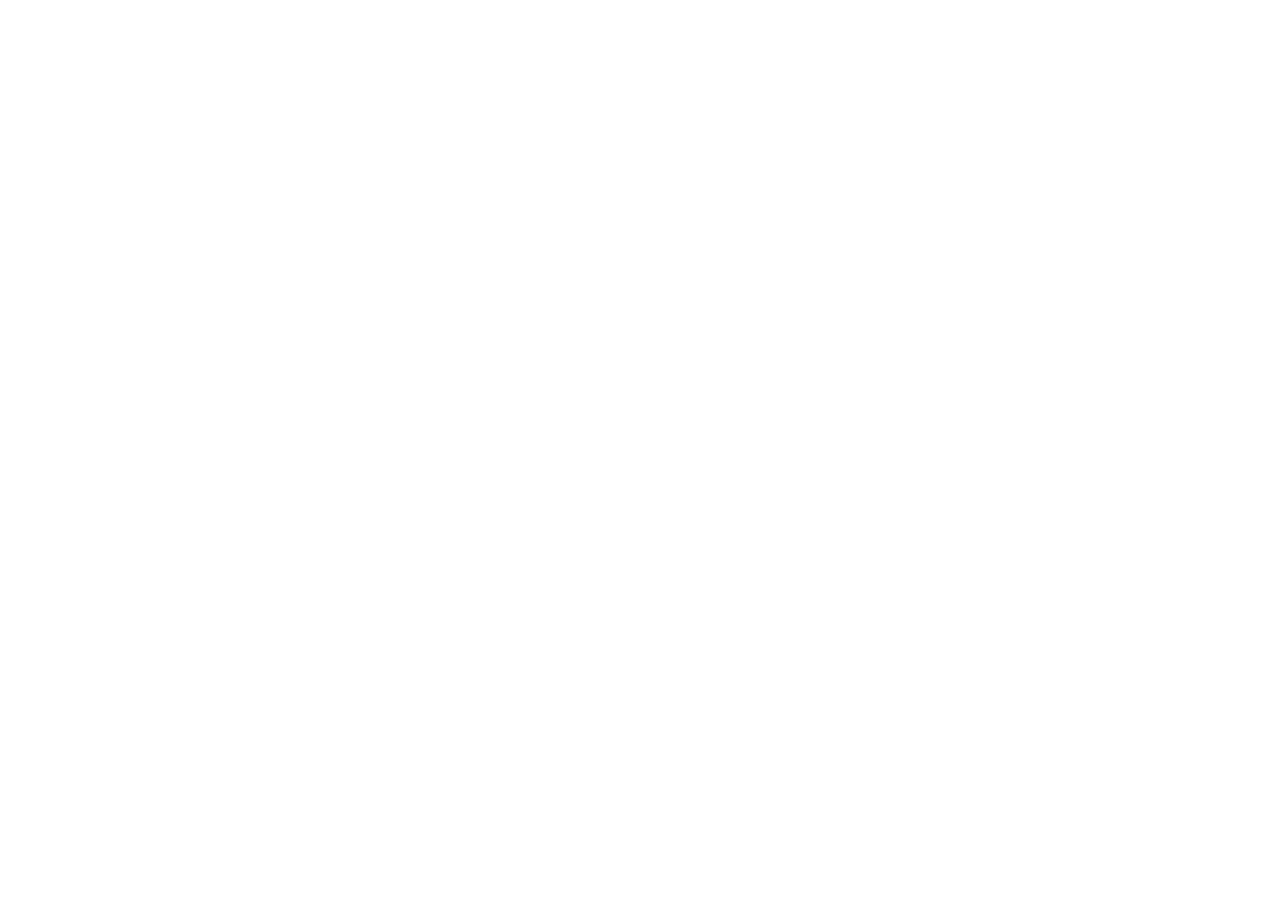
==== index.html @ 32d90e0d "deploy demo build" ====
<!doctype html>
<html lang="zh-Hant">
  <head>
    <meta charset="UTF-8" />
    <meta
      name="viewport"
      content="width=device-width, initial-scale=1.0, maximum-scale=1.0, user-scalable=no, viewport-fit=cover"
    />
    <meta name="theme-color" content="#f7f3ec" />
    <title>看見城市</title>
    <script type="module" crossorigin src="./assets/index-CIA10LO4.js"></script>
    <link rel="stylesheet" crossorigin href="./assets/index-DlHnxywx.css">
  </head>
  <body>
    <div id="root"></div>
  </body>
</html>
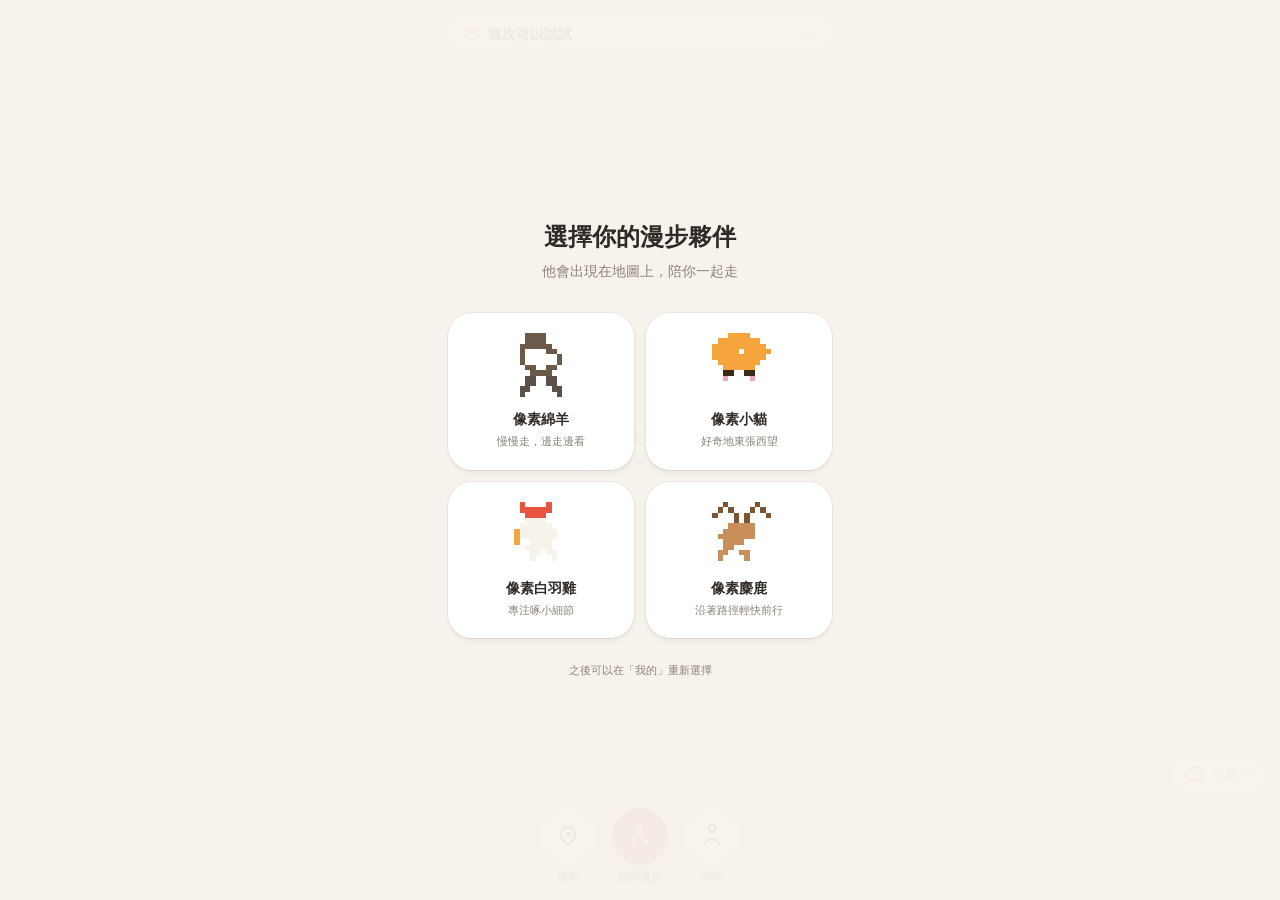
==== commit 2c56ed94: "deploy demo v0.3.0" ====
--- a/index.html
+++ b/index.html
@@ -8,8 +8,8 @@
     />
     <meta name="theme-color" content="#f7f3ec" />
     <title>看見城市</title>
-    <script type="module" crossorigin src="./assets/index-CIA10LO4.js"></script>
-    <link rel="stylesheet" crossorigin href="./assets/index-DlHnxywx.css">
+    <script type="module" crossorigin src="./assets/index-D2ORUCEF.js"></script>
+    <link rel="stylesheet" crossorigin href="./assets/index-Bs4EAzxo.css">
   </head>
   <body>
     <div id="root"></div>
--- a/assets/index-Bs4EAzxo.css
+++ b/assets/index-Bs4EAzxo.css
@@ -0,0 +1 @@
+/*! tailwindcss v4.3.3 | MIT License | https://tailwindcss.com */@layer properties{@supports (((-webkit-hyphens:none)) and (not (margin-trim:inline))) or ((-moz-orient:inline) and (not (color:rgb(from red r g b)))){*,:before,:after,::backdrop{--tw-translate-x:0;--tw-translate-y:0;--tw-translate-z:0;--tw-border-style:solid;--tw-leading:initial;--tw-font-weight:initial;--tw-ordinal:initial;--tw-slashed-zero:initial;--tw-numeric-figure:initial;--tw-numeric-spacing:initial;--tw-numeric-fraction:initial;--tw-shadow:0 0 #0000;--tw-shadow-color:initial;--tw-shadow-alpha:100%;--tw-inset-shadow:0 0 #0000;--tw-inset-shadow-color:initial;--tw-inset-shadow-alpha:100%;--tw-ring-color:initial;--tw-ring-shadow:0 0 #0000;--tw-inset-ring-color:initial;--tw-inset-ring-shadow:0 0 #0000;--tw-ring-inset:initial;--tw-ring-offset-width:0px;--tw-ring-offset-color:#fff;--tw-ring-offset-shadow:0 0 #0000;--tw-backdrop-blur:initial;--tw-backdrop-brightness:initial;--tw-backdrop-contrast:initial;--tw-backdrop-grayscale:initial;--tw-backdrop-hue-rotate:initial;--tw-backdrop-invert:initial;--tw-backdrop-opacity:initial;--tw-backdrop-saturate:initial;--tw-backdrop-sepia:initial;--tw-duration:initial;--tw-scale-x:1;--tw-scale-y:1;--tw-scale-z:1}}}@layer theme{:root,:host{--font-sans:-apple-system, BlinkMacSystemFont, "Segoe UI", Roboto, "Helvetica Neue", "Noto Sans", Arial, sans-serif, "Apple Color Emoji", "Segoe UI Emoji", "Segoe UI Symbol", "Noto Color Emoji";--font-mono:ui-monospace, SFMono-Regular, Menlo, Monaco, Consolas, "Liberation Mono", "Courier New", monospace;--color-neutral-50:oklch(98.5% 0 none);--color-neutral-100:oklch(97% 0 none);--color-neutral-200:oklch(92.2% 0 none);--color-neutral-300:oklch(87% 0 none);--color-neutral-400:oklch(70.8% 0 none);--color-black:#000;--color-white:#fff;--spacing:.25rem;--container-sm:24rem;--text-xs:.75rem;--text-xs--line-height:calc(1 / .75);--text-sm:.875rem;--text-sm--line-height:calc(1.25 / .875);--text-lg:1.125rem;--text-lg--line-height:calc(1.75 / 1.125);--text-2xl:1.5rem;--text-2xl--line-height:calc(2 / 1.5);--text-3xl:1.875rem;--text-3xl--line-height: 1.2 ;--font-weight-semibold:600;--font-weight-bold:700;--font-weight-extrabold:800;--leading-tight:1.25;--leading-snug:1.375;--leading-relaxed:1.625;--radius-md:.375rem;--radius-lg:.5rem;--radius-xl:.75rem;--radius-2xl:1rem;--radius-3xl:1.5rem;--animate-spin:spin 1s linear infinite;--blur-sm:8px;--default-transition-duration:.15s;--default-transition-timing-function:cubic-bezier(.4, 0, .2, 1);--default-font-family:var(--font-sans);--default-mono-font-family:var(--font-mono);--color-coral:#ef5b4c;--color-coral-soft:#fff0ee;--color-ink:#2f2a26;--color-muted:#8b8277;--color-cork:#d7ab74;--color-board:#f7f3ec}}@layer base{*,:after,:before,::backdrop{box-sizing:border-box;border:0 solid;margin:0;padding:0}::file-selector-button{box-sizing:border-box;border:0 solid;margin:0;padding:0}html,:host{-webkit-text-size-adjust:100%;-moz-tab-size:4;tab-size:4;line-height:1.5;font-family:var(--default-font-family,-apple-system, BlinkMacSystemFont, "Segoe UI", Roboto, "Helvetica Neue", "Noto Sans", Arial, sans-serif, "Apple Color Emoji", "Segoe UI Emoji", "Segoe UI Symbol", "Noto Color Emoji");font-feature-settings:var(--default-font-feature-settings,normal);font-variation-settings:var(--default-font-variation-settings,normal);-webkit-tap-highlight-color:transparent}hr{height:0;color:inherit;border-top-width:1px}abbr:where([title]){-webkit-text-decoration:underline dotted;text-decoration:underline dotted}h1,h2,h3,h4,h5,h6{font-size:inherit;font-weight:inherit}a{color:inherit;-webkit-text-decoration:inherit;text-decoration:inherit}b,strong{font-weight:bolder}code,kbd,samp,pre{font-family:var(--default-mono-font-family,ui-monospace, SFMono-Regular, Menlo, Monaco, Consolas, "Liberation Mono", "Courier New", monospace);font-feature-settings:var(--default-mono-font-feature-settings,normal);font-variation-settings:var(--default-mono-font-variation-settings,normal);font-size:1em}small{font-size:80%}sub,sup{vertical-align:baseline;font-size:75%;line-height:0;position:relative}sub{bottom:-.25em}sup{top:-.5em}table{text-indent:0;border-color:inherit;border-collapse:collapse}:-moz-focusring:where(:not(iframe)){outline:auto}progress{vertical-align:baseline}summary{display:list-item}ol,ul,menu{list-style:none}img,svg,video,canvas,audio,iframe,embed,object{vertical-align:middle;display:block}img,video{max-width:100%;height:auto}button,input,select,optgroup,textarea{font:inherit;font-feature-settings:inherit;font-variation-settings:inherit;letter-spacing:inherit;color:inherit;opacity:1;background-color:#0000;border-radius:0}::file-selector-button{font:inherit;font-feature-settings:inherit;font-variation-settings:inherit;letter-spacing:inherit;color:inherit;opacity:1;background-color:#0000;border-radius:0}:where(select:is([multiple],[size])) optgroup{font-weight:bolder}:where(select:is([multiple],[size])) optgroup option{padding-inline-start:20px}::file-selector-button{margin-inline-end:4px}::placeholder{opacity:1}@supports (not ((-webkit-appearance:-apple-pay-button))) or (contain-intrinsic-size:1px){::placeholder{color:currentColor}@supports (color:color-mix(in lab,red,red)){::placeholder{color:color-mix(in oklab,currentcolor 50%,transparent)}}}textarea{resize:vertical}::-webkit-search-decoration{-webkit-appearance:none}::-webkit-date-and-time-value{min-height:1lh;text-align:inherit}::-webkit-datetime-edit{display:inline-flex}::-webkit-datetime-edit-fields-wrapper{padding:0}::-webkit-datetime-edit{padding-block:0}::-webkit-datetime-edit-year-field{padding-block:0}::-webkit-datetime-edit-month-field{padding-block:0}::-webkit-datetime-edit-day-field{padding-block:0}::-webkit-datetime-edit-hour-field{padding-block:0}::-webkit-datetime-edit-minute-field{padding-block:0}::-webkit-datetime-edit-second-field{padding-block:0}::-webkit-datetime-edit-millisecond-field{padding-block:0}::-webkit-datetime-edit-meridiem-field{padding-block:0}::-webkit-calendar-picker-indicator{line-height:1}:-moz-ui-invalid{box-shadow:none}button,input:where([type=button],[type=reset],[type=submit]){-webkit-appearance:button;-moz-appearance:button;appearance:button}::file-selector-button{-webkit-appearance:button;-moz-appearance:button;appearance:button}::-webkit-inner-spin-button{height:auto}::-webkit-outer-spin-button{height:auto}[hidden]:where(:not([hidden=until-found])){display:none!important}}@layer components;@layer utilities{.pointer-events-auto{pointer-events:auto}.pointer-events-none{pointer-events:none}.absolute{position:absolute}.fixed{position:fixed}.relative{position:relative}.inset-0{top:0;right:0;bottom:0;left:0}.inset-x-0{inset-inline:0}.inset-x-4{inset-inline:calc(var(--spacing) * 4)}.-top-1\.5{top:calc(var(--spacing) * -1.5)}.top-0{top:0}.top-2{top:calc(var(--spacing) * 2)}.top-\[calc\(env\(safe-area-inset-top\,0px\)\+14px\)\]{top:calc(env(safe-area-inset-top,0px) + 14px)}.top-\[calc\(env\(safe-area-inset-top\,0px\)\+18px\)\]{top:calc(env(safe-area-inset-top,0px) + 18px)}.right-2{right:calc(var(--spacing) * 2)}.right-4{right:calc(var(--spacing) * 4)}.bottom-24{bottom:calc(var(--spacing) * 24)}.bottom-\[calc\(env\(safe-area-inset-bottom\,0px\)\+16px\)\]{bottom:calc(env(safe-area-inset-bottom,0px) + 16px)}.bottom-\[calc\(env\(safe-area-inset-bottom\,0px\)\+108px\)\]{bottom:calc(env(safe-area-inset-bottom,0px) + 108px)}.left-1\/2{left:50%}.left-4{left:calc(var(--spacing) * 4)}.z-10{z-index:10}.z-20{z-index:20}.z-30{z-index:30}.z-50{z-index:50}.z-\[5\]{z-index:5}.z-\[70\]{z-index:70}.z-\[80\]{z-index:80}.container{width:100%}@media (min-width:40rem){.container{max-width:40rem}}@media (min-width:48rem){.container{max-width:48rem}}@media (min-width:64rem){.container{max-width:64rem}}@media (min-width:80rem){.container{max-width:80rem}}@media (min-width:96rem){.container{max-width:96rem}}.mx-4{margin-inline:calc(var(--spacing) * 4)}.mx-auto{margin-inline:auto}.mt-0\.5{margin-top:calc(var(--spacing) * .5)}.mt-1{margin-top:var(--spacing)}.mt-1\.5{margin-top:calc(var(--spacing) * 1.5)}.mt-2{margin-top:calc(var(--spacing) * 2)}.mt-3{margin-top:calc(var(--spacing) * 3)}.mt-4{margin-top:calc(var(--spacing) * 4)}.mt-6{margin-top:calc(var(--spacing) * 6)}.mt-8{margin-top:calc(var(--spacing) * 8)}.mb-1{margin-bottom:var(--spacing)}.mb-2{margin-bottom:calc(var(--spacing) * 2)}.mb-3{margin-bottom:calc(var(--spacing) * 3)}.mb-\[calc\(env\(safe-area-inset-bottom\,0px\)\+14px\)\]{margin-bottom:calc(env(safe-area-inset-bottom,0px) + 14px)}.line-clamp-3{-webkit-line-clamp:3;-webkit-box-orient:vertical;display:-webkit-box;overflow:hidden}.block{display:block}.flex{display:flex}.grid{display:grid}.hidden{display:none}.h-2{height:calc(var(--spacing) * 2)}.h-3{height:calc(var(--spacing) * 3)}.h-3\.5{height:calc(var(--spacing) * 3.5)}.h-4{height:calc(var(--spacing) * 4)}.h-5{height:calc(var(--spacing) * 5)}.h-6{height:calc(var(--spacing) * 6)}.h-7{height:calc(var(--spacing) * 7)}.h-9{height:calc(var(--spacing) * 9)}.h-11{height:calc(var(--spacing) * 11)}.h-14{height:calc(var(--spacing) * 14)}.h-16{height:calc(var(--spacing) * 16)}.h-28{height:calc(var(--spacing) * 28)}.h-44{height:calc(var(--spacing) * 44)}.h-full{height:100%}.max-h-\[42dvh\]{max-height:42dvh}.max-h-\[46dvh\]{max-height:46dvh}.w-3{width:calc(var(--spacing) * 3)}.w-3\.5{width:calc(var(--spacing) * 3.5)}.w-4{width:calc(var(--spacing) * 4)}.w-5{width:calc(var(--spacing) * 5)}.w-6{width:calc(var(--spacing) * 6)}.w-7{width:calc(var(--spacing) * 7)}.w-9{width:calc(var(--spacing) * 9)}.w-11{width:calc(var(--spacing) * 11)}.w-14{width:calc(var(--spacing) * 14)}.w-16{width:calc(var(--spacing) * 16)}.w-40{width:calc(var(--spacing) * 40)}.w-full{width:100%}.max-w-sm{max-width:var(--container-sm)}.min-w-0{min-width:0}.flex-1{flex:1}.flex-none{flex:none}.-translate-x-1\/2{--tw-translate-x: -50% ;translate:var(--tw-translate-x) var(--tw-translate-y)}.animate-spin{animation:var(--animate-spin)}.grid-cols-2{grid-template-columns:repeat(2,minmax(0,1fr))}.flex-col{flex-direction:column}.flex-wrap{flex-wrap:wrap}.items-center{align-items:center}.items-end{align-items:flex-end}.items-start{align-items:flex-start}.justify-between{justify-content:space-between}.justify-center{justify-content:center}.gap-1{gap:var(--spacing)}.gap-1\.5{gap:calc(var(--spacing) * 1.5)}.gap-2{gap:calc(var(--spacing) * 2)}.gap-2\.5{gap:calc(var(--spacing) * 2.5)}.gap-3{gap:calc(var(--spacing) * 3)}.gap-4{gap:calc(var(--spacing) * 4)}.gap-x-3{column-gap:calc(var(--spacing) * 3)}.gap-y-1{row-gap:var(--spacing)}.truncate{text-overflow:ellipsis;white-space:nowrap;overflow:hidden}.overflow-hidden{overflow:hidden}.overflow-x-auto{overflow-x:auto}.overflow-y-auto{overflow-y:auto}.rounded-2xl{border-radius:var(--radius-2xl)}.rounded-3xl{border-radius:var(--radius-3xl)}.rounded-full{border-radius:3.40282e38px}.rounded-lg{border-radius:var(--radius-lg)}.rounded-md{border-radius:var(--radius-md)}.rounded-xl{border-radius:var(--radius-xl)}.border{border-style:var(--tw-border-style);border-width:1px}.border-2{border-style:var(--tw-border-style);border-width:2px}.border-\[3px\]{border-style:var(--tw-border-style);border-width:3px}.border-coral{border-color:var(--color-coral)}.border-coral\/20{border-color:#ef5b4c33}@supports (color:color-mix(in lab,red,red)){.border-coral\/20{border-color:color-mix(in oklab,var(--color-coral) 20%,transparent)}}.border-neutral-200{border-color:var(--color-neutral-200)}.border-neutral-300{border-color:var(--color-neutral-300)}.border-t-coral{border-top-color:var(--color-coral)}.bg-\[\#f7f1e6\]{background-color:#f7f1e6}.bg-\[\#fffaf6\]{background-color:#fffaf6}.bg-black\/40{background-color:#0006}@supports (color:color-mix(in lab,red,red)){.bg-black\/40{background-color:color-mix(in oklab,var(--color-black) 40%,transparent)}}.bg-black\/45{background-color:#00000073}@supports (color:color-mix(in lab,red,red)){.bg-black\/45{background-color:color-mix(in oklab,var(--color-black) 45%,transparent)}}.bg-black\/85{background-color:#000000d9}@supports (color:color-mix(in lab,red,red)){.bg-black\/85{background-color:color-mix(in oklab,var(--color-black) 85%,transparent)}}.bg-board{background-color:var(--color-board)}.bg-board\/95{background-color:#f7f3ecf2}@supports (color:color-mix(in lab,red,red)){.bg-board\/95{background-color:color-mix(in oklab,var(--color-board) 95%,transparent)}}.bg-coral{background-color:var(--color-coral)}.bg-coral-soft{background-color:var(--color-coral-soft)}.bg-coral-soft\/60{background-color:#fff0ee99}@supports (color:color-mix(in lab,red,red)){.bg-coral-soft\/60{background-color:color-mix(in oklab,var(--color-coral-soft) 60%,transparent)}}.bg-coral\/70{background-color:#ef5b4cb3}@supports (color:color-mix(in lab,red,red)){.bg-coral\/70{background-color:color-mix(in oklab,var(--color-coral) 70%,transparent)}}.bg-cork{background-color:var(--color-cork)}.bg-ink{background-color:var(--color-ink)}.bg-neutral-50{background-color:var(--color-neutral-50)}.bg-neutral-100{background-color:var(--color-neutral-100)}.bg-transparent{background-color:#0000}.bg-white{background-color:var(--color-white)}.bg-white\/90{background-color:#ffffffe6}@supports (color:color-mix(in lab,red,red)){.bg-white\/90{background-color:color-mix(in oklab,var(--color-white) 90%,transparent)}}.bg-white\/95{background-color:#fffffff2}@supports (color:color-mix(in lab,red,red)){.bg-white\/95{background-color:color-mix(in oklab,var(--color-white) 95%,transparent)}}.object-cover{object-fit:cover}.p-2\.5{padding:calc(var(--spacing) * 2.5)}.p-3{padding:calc(var(--spacing) * 3)}.p-3\.5{padding:calc(var(--spacing) * 3.5)}.p-4{padding:calc(var(--spacing) * 4)}.p-5{padding:calc(var(--spacing) * 5)}.p-6{padding:calc(var(--spacing) * 6)}.px-1{padding-inline:var(--spacing)}.px-2{padding-inline:calc(var(--spacing) * 2)}.px-2\.5{padding-inline:calc(var(--spacing) * 2.5)}.px-3{padding-inline:calc(var(--spacing) * 3)}.px-3\.5{padding-inline:calc(var(--spacing) * 3.5)}.px-4{padding-inline:calc(var(--spacing) * 4)}.px-6{padding-inline:calc(var(--spacing) * 6)}.py-0\.5{padding-block:calc(var(--spacing) * .5)}.py-1{padding-block:var(--spacing)}.py-1\.5{padding-block:calc(var(--spacing) * 1.5)}.py-2{padding-block:calc(var(--spacing) * 2)}.py-2\.5{padding-block:calc(var(--spacing) * 2.5)}.py-3{padding-block:calc(var(--spacing) * 3)}.py-4{padding-block:calc(var(--spacing) * 4)}.pt-1{padding-top:var(--spacing)}.pt-3{padding-top:calc(var(--spacing) * 3)}.pt-\[calc\(env\(safe-area-inset-top\,0px\)\+12px\)\]{padding-top:calc(env(safe-area-inset-top,0px) + 12px)}.pt-\[calc\(env\(safe-area-inset-top\,0px\)\+14px\)\]{padding-top:calc(env(safe-area-inset-top,0px) + 14px)}.pb-2{padding-bottom:calc(var(--spacing) * 2)}.pb-3{padding-bottom:calc(var(--spacing) * 3)}.pb-24{padding-bottom:calc(var(--spacing) * 24)}.pb-28{padding-bottom:calc(var(--spacing) * 28)}.text-center{text-align:center}.text-left{text-align:left}.text-right{text-align:right}.font-sans{font-family:var(--font-sans)}.text-2xl{font-size:var(--text-2xl);line-height:var(--tw-leading,var(--text-2xl--line-height))}.text-3xl{font-size:var(--text-3xl);line-height:var(--tw-leading,var(--text-3xl--line-height))}.text-lg{font-size:var(--text-lg);line-height:var(--tw-leading,var(--text-lg--line-height))}.text-sm{font-size:var(--text-sm);line-height:var(--tw-leading,var(--text-sm--line-height))}.text-xs{font-size:var(--text-xs);line-height:var(--tw-leading,var(--text-xs--line-height))}.text-\[10px\]{font-size:10px}.text-\[11px\]{font-size:11px}.text-\[12px\]{font-size:12px}.text-\[13px\]{font-size:13px}.text-\[15px\]{font-size:15px}.leading-none{--tw-leading:1;line-height:1}.leading-relaxed{--tw-leading:var(--leading-relaxed);line-height:var(--leading-relaxed)}.leading-snug{--tw-leading:var(--leading-snug);line-height:var(--leading-snug)}.leading-tight{--tw-leading:var(--leading-tight);line-height:var(--leading-tight)}.font-bold{--tw-font-weight:var(--font-weight-bold);font-weight:var(--font-weight-bold)}.font-extrabold{--tw-font-weight:var(--font-weight-extrabold);font-weight:var(--font-weight-extrabold)}.font-semibold{--tw-font-weight:var(--font-weight-semibold);font-weight:var(--font-weight-semibold)}.text-\[\#7a6a55\]{color:#7a6a55}.text-coral{color:var(--color-coral)}.text-ink{color:var(--color-ink)}.text-ink\/70{color:#2f2a26b3}@supports (color:color-mix(in lab,red,red)){.text-ink\/70{color:color-mix(in oklab,var(--color-ink) 70%,transparent)}}.text-muted{color:var(--color-muted)}.text-neutral-400{color:var(--color-neutral-400)}.text-transparent{color:#0000}.text-white{color:var(--color-white)}.tabular-nums{--tw-numeric-spacing:tabular-nums;font-variant-numeric:var(--tw-ordinal,) var(--tw-slashed-zero,) var(--tw-numeric-figure,) var(--tw-numeric-spacing,) var(--tw-numeric-fraction,)}.line-through{text-decoration-line:line-through}.opacity-90{opacity:.9}.shadow{--tw-shadow:0 1px 3px 0 var(--tw-shadow-color,#0000001a), 0 1px 2px -1px var(--tw-shadow-color,#0000001a);box-shadow:var(--tw-inset-shadow),var(--tw-inset-ring-shadow),var(--tw-ring-offset-shadow),var(--tw-ring-shadow),var(--tw-shadow)}.shadow-2xl{--tw-shadow:0 25px 50px -12px var(--tw-shadow-color,#00000040);box-shadow:var(--tw-inset-shadow),var(--tw-inset-ring-shadow),var(--tw-ring-offset-shadow),var(--tw-ring-shadow),var(--tw-shadow)}.shadow-lg{--tw-shadow:0 10px 15px -3px var(--tw-shadow-color,#0000001a), 0 4px 6px -4px var(--tw-shadow-color,#0000001a);box-shadow:var(--tw-inset-shadow),var(--tw-inset-ring-shadow),var(--tw-ring-offset-shadow),var(--tw-ring-shadow),var(--tw-shadow)}.shadow-md{--tw-shadow:0 4px 6px -1px var(--tw-shadow-color,#0000001a), 0 2px 4px -2px var(--tw-shadow-color,#0000001a);box-shadow:var(--tw-inset-shadow),var(--tw-inset-ring-shadow),var(--tw-ring-offset-shadow),var(--tw-ring-shadow),var(--tw-shadow)}.shadow-sm{--tw-shadow:0 1px 3px 0 var(--tw-shadow-color,#0000001a), 0 1px 2px -1px var(--tw-shadow-color,#0000001a);box-shadow:var(--tw-inset-shadow),var(--tw-inset-ring-shadow),var(--tw-ring-offset-shadow),var(--tw-ring-shadow),var(--tw-shadow)}.shadow-xl{--tw-shadow:0 20px 25px -5px var(--tw-shadow-color,#0000001a), 0 8px 10px -6px var(--tw-shadow-color,#0000001a);box-shadow:var(--tw-inset-shadow),var(--tw-inset-ring-shadow),var(--tw-ring-offset-shadow),var(--tw-ring-shadow),var(--tw-shadow)}.ring-1{--tw-ring-shadow:var(--tw-ring-inset,) 0 0 0 calc(1px + var(--tw-ring-offset-width)) var(--tw-ring-color,currentcolor);box-shadow:var(--tw-inset-shadow),var(--tw-inset-ring-shadow),var(--tw-ring-offset-shadow),var(--tw-ring-shadow),var(--tw-shadow)}.ring-2{--tw-ring-shadow:var(--tw-ring-inset,) 0 0 0 calc(2px + var(--tw-ring-offset-width)) var(--tw-ring-color,currentcolor);box-shadow:var(--tw-inset-shadow),var(--tw-inset-ring-shadow),var(--tw-ring-offset-shadow),var(--tw-ring-shadow),var(--tw-shadow)}.shadow-black\/5{--tw-shadow-color:#0000000d}@supports (color:color-mix(in lab,red,red)){.shadow-black\/5{--tw-shadow-color:color-mix(in oklab, color-mix(in oklab, var(--color-black) 5%, transparent) var(--tw-shadow-alpha), transparent)}}.shadow-black\/10{--tw-shadow-color:#0000001a}@supports (color:color-mix(in lab,red,red)){.shadow-black\/10{--tw-shadow-color:color-mix(in oklab, color-mix(in oklab, var(--color-black) 10%, transparent) var(--tw-shadow-alpha), transparent)}}.shadow-coral\/30{--tw-shadow-color:#ef5b4c4d}@supports (color:color-mix(in lab,red,red)){.shadow-coral\/30{--tw-shadow-color:color-mix(in oklab, color-mix(in oklab, var(--color-coral) 30%, transparent) var(--tw-shadow-alpha), transparent)}}.shadow-coral\/40{--tw-shadow-color:#ef5b4c66}@supports (color:color-mix(in lab,red,red)){.shadow-coral\/40{--tw-shadow-color:color-mix(in oklab, color-mix(in oklab, var(--color-coral) 40%, transparent) var(--tw-shadow-alpha), transparent)}}.ring-black\/5{--tw-ring-color:#0000000d}@supports (color:color-mix(in lab,red,red)){.ring-black\/5{--tw-ring-color:color-mix(in oklab, var(--color-black) 5%, transparent)}}.ring-black\/10{--tw-ring-color:#0000001a}@supports (color:color-mix(in lab,red,red)){.ring-black\/10{--tw-ring-color:color-mix(in oklab, var(--color-black) 10%, transparent)}}.ring-coral\/30{--tw-ring-color:#ef5b4c4d}@supports (color:color-mix(in lab,red,red)){.ring-coral\/30{--tw-ring-color:color-mix(in oklab, var(--color-coral) 30%, transparent)}}.ring-white\/70{--tw-ring-color:#ffffffb3}@supports (color:color-mix(in lab,red,red)){.ring-white\/70{--tw-ring-color:color-mix(in oklab, var(--color-white) 70%, transparent)}}.backdrop-blur{--tw-backdrop-blur:blur(8px);-webkit-backdrop-filter:var(--tw-backdrop-blur,) var(--tw-backdrop-brightness,) var(--tw-backdrop-contrast,) var(--tw-backdrop-grayscale,) var(--tw-backdrop-hue-rotate,) var(--tw-backdrop-invert,) var(--tw-backdrop-opacity,) var(--tw-backdrop-saturate,) var(--tw-backdrop-sepia,);backdrop-filter:var(--tw-backdrop-blur,) var(--tw-backdrop-brightness,) var(--tw-backdrop-contrast,) var(--tw-backdrop-grayscale,) var(--tw-backdrop-hue-rotate,) var(--tw-backdrop-invert,) var(--tw-backdrop-opacity,) var(--tw-backdrop-saturate,) var(--tw-backdrop-sepia,)}.backdrop-blur-sm{--tw-backdrop-blur:blur(var(--blur-sm));-webkit-backdrop-filter:var(--tw-backdrop-blur,) var(--tw-backdrop-brightness,) var(--tw-backdrop-contrast,) var(--tw-backdrop-grayscale,) var(--tw-backdrop-hue-rotate,) var(--tw-backdrop-invert,) var(--tw-backdrop-opacity,) var(--tw-backdrop-saturate,) var(--tw-backdrop-sepia,);backdrop-filter:var(--tw-backdrop-blur,) var(--tw-backdrop-brightness,) var(--tw-backdrop-contrast,) var(--tw-backdrop-grayscale,) var(--tw-backdrop-hue-rotate,) var(--tw-backdrop-invert,) var(--tw-backdrop-opacity,) var(--tw-backdrop-saturate,) var(--tw-backdrop-sepia,)}.transition{transition-property:color,background-color,border-color,outline-color,text-decoration-color,fill,stroke,--tw-gradient-from,--tw-gradient-via,--tw-gradient-to,opacity,box-shadow,transform,translate,scale,rotate,filter,-webkit-backdrop-filter,backdrop-filter,display,content-visibility,overlay,pointer-events;transition-timing-function:var(--tw-ease,var(--default-transition-timing-function));transition-duration:var(--tw-duration,var(--default-transition-duration))}.transition-all{transition-property:all;transition-timing-function:var(--tw-ease,var(--default-transition-timing-function));transition-duration:var(--tw-duration,var(--default-transition-duration))}.duration-1000{--tw-duration:1s;transition-duration:1s}.outline-none{--tw-outline-style:none;outline-style:none}.placeholder\:text-muted::placeholder{color:var(--color-muted)}.focus\:border-coral:focus{border-color:var(--color-coral)}.active\:scale-90:active{--tw-scale-x:90%;--tw-scale-y:90%;--tw-scale-z:90%;scale:var(--tw-scale-x) var(--tw-scale-y)}.active\:scale-95:active{--tw-scale-x:95%;--tw-scale-y:95%;--tw-scale-z:95%;scale:var(--tw-scale-x) var(--tw-scale-y)}.active\:scale-\[0\.98\]:active{scale:.98}.active\:bg-neutral-100:active{background-color:var(--color-neutral-100)}.disabled\:opacity-40:disabled{opacity:.4}}html,body,#root{height:100%}body{-webkit-tap-highlight-color:transparent;overscroll-behavior:none}.poi-marker{border:2.5px solid var(--color-coral);width:30px;height:30px;color:var(--color-coral);background:#fff;border-radius:9999px;justify-content:center;align-items:center;font-family:inherit;font-size:13px;font-weight:700;display:flex;box-shadow:0 2px 8px #0000002e}.warm-tint{opacity:.2;background:linear-gradient(160deg,#ff922e66,#ff543a47)}.rain-overlay{opacity:.18;background-image:repeating-linear-gradient(#0000 0,#0000 18px,#d2e4ffe6 18px,#d2e4ffe6 20px),repeating-linear-gradient(#0000 0,#0000 32px,#d2e4ffcc 32px,#d2e4ffcc 34px);animation:.6s linear infinite rain-fall}@keyframes rain-fall{to{background-position:0 20px,0 34px}}@keyframes toast-in{0%{opacity:0;transform:translate(-50%,-8px)}to{opacity:1;transform:translate(-50%)}}.animate-toast{animation:.25s toast-in}@keyframes pop-in{0%{opacity:0;transform:translateY(10px)scale(.98)}to{opacity:1;transform:translateY(0)scale(1)}}.animate-pop{animation:.25s pop-in}@keyframes reminder-in{0%{opacity:0;transform:translateY(-10px)}10%,90%{opacity:1;transform:translateY(0)}to{opacity:0;transform:translateY(-10px)}}.animate-reminder{animation:4s forwards reminder-in}.no-scrollbar::-webkit-scrollbar{display:none}.no-scrollbar{scrollbar-width:none}@property --tw-translate-x{syntax:"*";inherits:false;initial-value:0}@property --tw-translate-y{syntax:"*";inherits:false;initial-value:0}@property --tw-translate-z{syntax:"*";inherits:false;initial-value:0}@property --tw-border-style{syntax:"*";inherits:false;initial-value:solid}@property --tw-leading{syntax:"*";inherits:false}@property --tw-font-weight{syntax:"*";inherits:false}@property --tw-ordinal{syntax:"*";inherits:false}@property --tw-slashed-zero{syntax:"*";inherits:false}@property --tw-numeric-figure{syntax:"*";inherits:false}@property --tw-numeric-spacing{syntax:"*";inherits:false}@property --tw-numeric-fraction{syntax:"*";inherits:false}@property --tw-shadow{syntax:"*";inherits:false;initial-value:0 0 #0000}@property --tw-shadow-color{syntax:"*";inherits:false}@property --tw-shadow-alpha{syntax:"<percentage>";inherits:false;initial-value:100%}@property --tw-inset-shadow{syntax:"*";inherits:false;initial-value:0 0 #0000}@property --tw-inset-shadow-color{syntax:"*";inherits:false}@property --tw-inset-shadow-alpha{syntax:"<percentage>";inherits:false;initial-value:100%}@property --tw-ring-color{syntax:"*";inherits:false}@property --tw-ring-shadow{syntax:"*";inherits:false;initial-value:0 0 #0000}@property --tw-inset-ring-color{syntax:"*";inherits:false}@property --tw-inset-ring-shadow{syntax:"*";inherits:false;initial-value:0 0 #0000}@property --tw-ring-inset{syntax:"*";inherits:false}@property --tw-ring-offset-width{syntax:"<length>";inherits:false;initial-value:0}@property --tw-ring-offset-color{syntax:"*";inherits:false;initial-value:#fff}@property --tw-ring-offset-shadow{syntax:"*";inherits:false;initial-value:0 0 #0000}@property --tw-backdrop-blur{syntax:"*";inherits:false}@property --tw-backdrop-brightness{syntax:"*";inherits:false}@property --tw-backdrop-contrast{syntax:"*";inherits:false}@property --tw-backdrop-grayscale{syntax:"*";inherits:false}@property --tw-backdrop-hue-rotate{syntax:"*";inherits:false}@property --tw-backdrop-invert{syntax:"*";inherits:false}@property --tw-backdrop-opacity{syntax:"*";inherits:false}@property --tw-backdrop-saturate{syntax:"*";inherits:false}@property --tw-backdrop-sepia{syntax:"*";inherits:false}@property --tw-duration{syntax:"*";inherits:false}@property --tw-scale-x{syntax:"*";inherits:false;initial-value:1}@property --tw-scale-y{syntax:"*";inherits:false;initial-value:1}@property --tw-scale-z{syntax:"*";inherits:false;initial-value:1}@keyframes spin{to{transform:rotate(360deg)}}
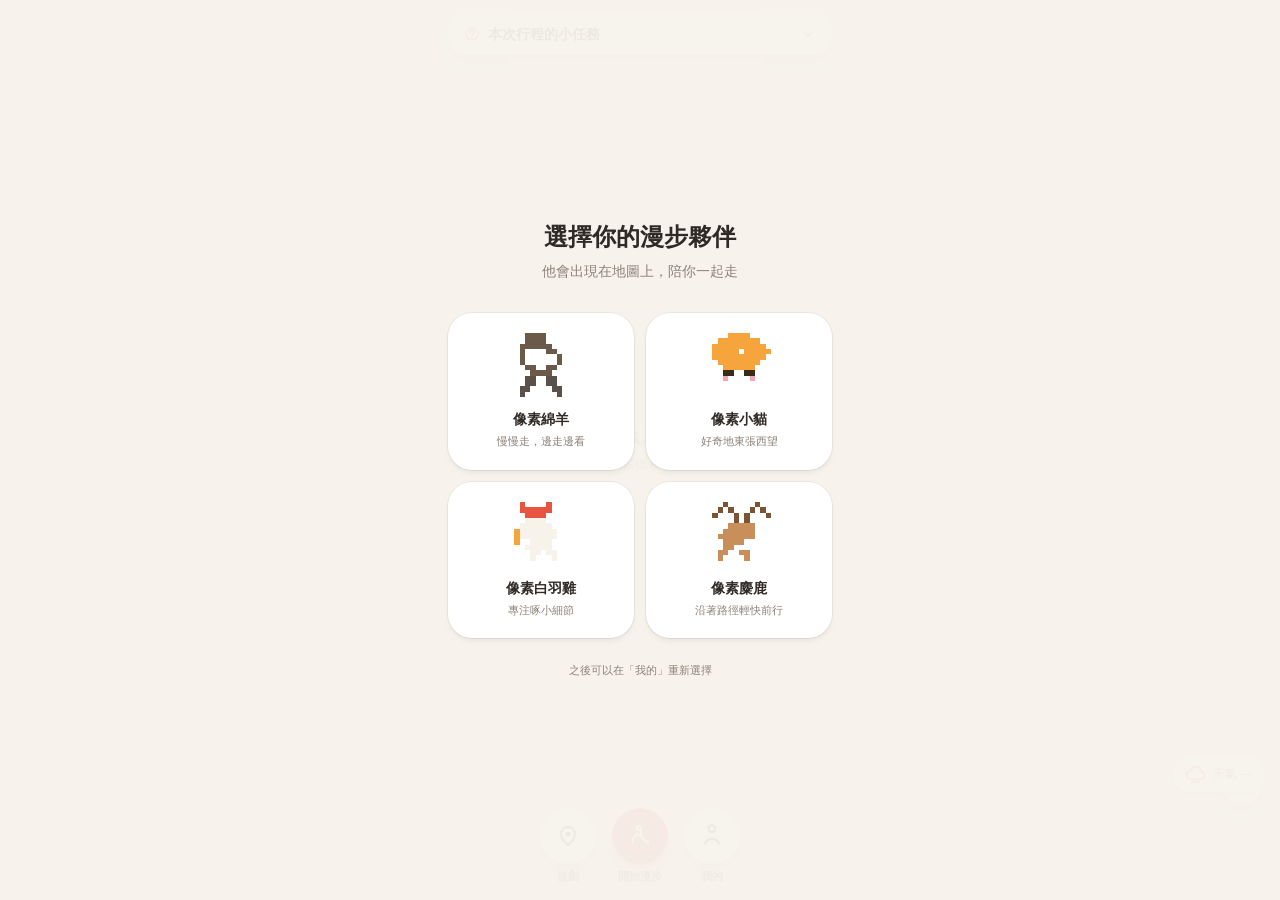
==== commit d20bb42d: "deploy demo v0.3.1" ====
--- a/index.html
+++ b/index.html
@@ -8,8 +8,8 @@
     />
     <meta name="theme-color" content="#f7f3ec" />
     <title>看見城市</title>
-    <script type="module" crossorigin src="./assets/index-D2ORUCEF.js"></script>
-    <link rel="stylesheet" crossorigin href="./assets/index-Bs4EAzxo.css">
+    <script type="module" crossorigin src="./assets/index-CiytUPpe.js"></script>
+    <link rel="stylesheet" crossorigin href="./assets/index-B1jou_h0.css">
   </head>
   <body>
     <div id="root"></div>
--- a/assets/index-B1jou_h0.css
+++ b/assets/index-B1jou_h0.css
@@ -0,0 +1 @@
+/*! tailwindcss v4.3.3 | MIT License | https://tailwindcss.com */@layer properties{@supports (((-webkit-hyphens:none)) and (not (margin-trim:inline))) or ((-moz-orient:inline) and (not (color:rgb(from red r g b)))){*,:before,:after,::backdrop{--tw-translate-x:0;--tw-translate-y:0;--tw-translate-z:0;--tw-border-style:solid;--tw-leading:initial;--tw-font-weight:initial;--tw-ordinal:initial;--tw-slashed-zero:initial;--tw-numeric-figure:initial;--tw-numeric-spacing:initial;--tw-numeric-fraction:initial;--tw-shadow:0 0 #0000;--tw-shadow-color:initial;--tw-shadow-alpha:100%;--tw-inset-shadow:0 0 #0000;--tw-inset-shadow-color:initial;--tw-inset-shadow-alpha:100%;--tw-ring-color:initial;--tw-ring-shadow:0 0 #0000;--tw-inset-ring-color:initial;--tw-inset-ring-shadow:0 0 #0000;--tw-ring-inset:initial;--tw-ring-offset-width:0px;--tw-ring-offset-color:#fff;--tw-ring-offset-shadow:0 0 #0000;--tw-backdrop-blur:initial;--tw-backdrop-brightness:initial;--tw-backdrop-contrast:initial;--tw-backdrop-grayscale:initial;--tw-backdrop-hue-rotate:initial;--tw-backdrop-invert:initial;--tw-backdrop-opacity:initial;--tw-backdrop-saturate:initial;--tw-backdrop-sepia:initial;--tw-duration:initial;--tw-scale-x:1;--tw-scale-y:1;--tw-scale-z:1}}}@layer theme{:root,:host{--font-sans:-apple-system, BlinkMacSystemFont, "Segoe UI", Roboto, "Helvetica Neue", "Noto Sans", Arial, sans-serif, "Apple Color Emoji", "Segoe UI Emoji", "Segoe UI Symbol", "Noto Color Emoji";--font-mono:ui-monospace, SFMono-Regular, Menlo, Monaco, Consolas, "Liberation Mono", "Courier New", monospace;--color-neutral-50:oklch(98.5% 0 none);--color-neutral-100:oklch(97% 0 none);--color-neutral-200:oklch(92.2% 0 none);--color-neutral-300:oklch(87% 0 none);--color-neutral-400:oklch(70.8% 0 none);--color-black:#000;--color-white:#fff;--spacing:.25rem;--container-sm:24rem;--text-xs:.75rem;--text-xs--line-height:calc(1 / .75);--text-sm:.875rem;--text-sm--line-height:calc(1.25 / .875);--text-base:1rem;--text-base--line-height: 1.5 ;--text-lg:1.125rem;--text-lg--line-height:calc(1.75 / 1.125);--text-2xl:1.5rem;--text-2xl--line-height:calc(2 / 1.5);--text-3xl:1.875rem;--text-3xl--line-height: 1.2 ;--font-weight-semibold:600;--font-weight-bold:700;--font-weight-extrabold:800;--leading-tight:1.25;--leading-snug:1.375;--leading-relaxed:1.625;--radius-md:.375rem;--radius-lg:.5rem;--radius-xl:.75rem;--radius-2xl:1rem;--radius-3xl:1.5rem;--animate-spin:spin 1s linear infinite;--blur-sm:8px;--default-transition-duration:.15s;--default-transition-timing-function:cubic-bezier(.4, 0, .2, 1);--default-font-family:var(--font-sans);--default-mono-font-family:var(--font-mono);--color-coral:#ef5b4c;--color-coral-soft:#fff0ee;--color-ink:#2f2a26;--color-muted:#8b8277;--color-cork:#d7ab74;--color-board:#f7f3ec}}@layer base{*,:after,:before,::backdrop{box-sizing:border-box;border:0 solid;margin:0;padding:0}::file-selector-button{box-sizing:border-box;border:0 solid;margin:0;padding:0}html,:host{-webkit-text-size-adjust:100%;-moz-tab-size:4;tab-size:4;line-height:1.5;font-family:var(--default-font-family,-apple-system, BlinkMacSystemFont, "Segoe UI", Roboto, "Helvetica Neue", "Noto Sans", Arial, sans-serif, "Apple Color Emoji", "Segoe UI Emoji", "Segoe UI Symbol", "Noto Color Emoji");font-feature-settings:var(--default-font-feature-settings,normal);font-variation-settings:var(--default-font-variation-settings,normal);-webkit-tap-highlight-color:transparent}hr{height:0;color:inherit;border-top-width:1px}abbr:where([title]){-webkit-text-decoration:underline dotted;text-decoration:underline dotted}h1,h2,h3,h4,h5,h6{font-size:inherit;font-weight:inherit}a{color:inherit;-webkit-text-decoration:inherit;text-decoration:inherit}b,strong{font-weight:bolder}code,kbd,samp,pre{font-family:var(--default-mono-font-family,ui-monospace, SFMono-Regular, Menlo, Monaco, Consolas, "Liberation Mono", "Courier New", monospace);font-feature-settings:var(--default-mono-font-feature-settings,normal);font-variation-settings:var(--default-mono-font-variation-settings,normal);font-size:1em}small{font-size:80%}sub,sup{vertical-align:baseline;font-size:75%;line-height:0;position:relative}sub{bottom:-.25em}sup{top:-.5em}table{text-indent:0;border-color:inherit;border-collapse:collapse}:-moz-focusring:where(:not(iframe)){outline:auto}progress{vertical-align:baseline}summary{display:list-item}ol,ul,menu{list-style:none}img,svg,video,canvas,audio,iframe,embed,object{vertical-align:middle;display:block}img,video{max-width:100%;height:auto}button,input,select,optgroup,textarea{font:inherit;font-feature-settings:inherit;font-variation-settings:inherit;letter-spacing:inherit;color:inherit;opacity:1;background-color:#0000;border-radius:0}::file-selector-button{font:inherit;font-feature-settings:inherit;font-variation-settings:inherit;letter-spacing:inherit;color:inherit;opacity:1;background-color:#0000;border-radius:0}:where(select:is([multiple],[size])) optgroup{font-weight:bolder}:where(select:is([multiple],[size])) optgroup option{padding-inline-start:20px}::file-selector-button{margin-inline-end:4px}::placeholder{opacity:1}@supports (not ((-webkit-appearance:-apple-pay-button))) or (contain-intrinsic-size:1px){::placeholder{color:currentColor}@supports (color:color-mix(in lab,red,red)){::placeholder{color:color-mix(in oklab,currentcolor 50%,transparent)}}}textarea{resize:vertical}::-webkit-search-decoration{-webkit-appearance:none}::-webkit-date-and-time-value{min-height:1lh;text-align:inherit}::-webkit-datetime-edit{display:inline-flex}::-webkit-datetime-edit-fields-wrapper{padding:0}::-webkit-datetime-edit{padding-block:0}::-webkit-datetime-edit-year-field{padding-block:0}::-webkit-datetime-edit-month-field{padding-block:0}::-webkit-datetime-edit-day-field{padding-block:0}::-webkit-datetime-edit-hour-field{padding-block:0}::-webkit-datetime-edit-minute-field{padding-block:0}::-webkit-datetime-edit-second-field{padding-block:0}::-webkit-datetime-edit-millisecond-field{padding-block:0}::-webkit-datetime-edit-meridiem-field{padding-block:0}::-webkit-calendar-picker-indicator{line-height:1}:-moz-ui-invalid{box-shadow:none}button,input:where([type=button],[type=reset],[type=submit]){-webkit-appearance:button;-moz-appearance:button;appearance:button}::file-selector-button{-webkit-appearance:button;-moz-appearance:button;appearance:button}::-webkit-inner-spin-button{height:auto}::-webkit-outer-spin-button{height:auto}[hidden]:where(:not([hidden=until-found])){display:none!important}}@layer components;@layer utilities{.pointer-events-auto{pointer-events:auto}.pointer-events-none{pointer-events:none}.absolute{position:absolute}.fixed{position:fixed}.relative{position:relative}.inset-0{top:0;right:0;bottom:0;left:0}.inset-x-0{inset-inline:0}.inset-x-4{inset-inline:calc(var(--spacing) * 4)}.-top-1\.5{top:calc(var(--spacing) * -1.5)}.top-0{top:0}.top-1\/2{top:50%}.top-2{top:calc(var(--spacing) * 2)}.top-\[calc\(env\(safe-area-inset-top\,0px\)\+14px\)\]{top:calc(env(safe-area-inset-top,0px) + 14px)}.top-\[calc\(env\(safe-area-inset-top\,0px\)\+18px\)\]{top:calc(env(safe-area-inset-top,0px) + 18px)}.top-\[calc\(env\(safe-area-inset-top\,0px\)\+74px\)\]{top:calc(env(safe-area-inset-top,0px) + 74px)}.right-2{right:calc(var(--spacing) * 2)}.right-3{right:calc(var(--spacing) * 3)}.right-4{right:calc(var(--spacing) * 4)}.bottom-24{bottom:calc(var(--spacing) * 24)}.bottom-\[calc\(env\(safe-area-inset-bottom\,0px\)\+16px\)\]{bottom:calc(env(safe-area-inset-bottom,0px) + 16px)}.bottom-\[calc\(env\(safe-area-inset-bottom\,0px\)\+108px\)\]{bottom:calc(env(safe-area-inset-bottom,0px) + 108px)}.left-1\/2{left:50%}.left-4{left:calc(var(--spacing) * 4)}.z-10{z-index:10}.z-20{z-index:20}.z-30{z-index:30}.z-50{z-index:50}.z-\[5\]{z-index:5}.z-\[70\]{z-index:70}.z-\[80\]{z-index:80}.container{width:100%}@media (min-width:40rem){.container{max-width:40rem}}@media (min-width:48rem){.container{max-width:48rem}}@media (min-width:64rem){.container{max-width:64rem}}@media (min-width:80rem){.container{max-width:80rem}}@media (min-width:96rem){.container{max-width:96rem}}.m-3{margin:calc(var(--spacing) * 3)}.mx-4{margin-inline:calc(var(--spacing) * 4)}.mx-auto{margin-inline:auto}.mt-0\.5{margin-top:calc(var(--spacing) * .5)}.mt-1{margin-top:var(--spacing)}.mt-1\.5{margin-top:calc(var(--spacing) * 1.5)}.mt-2{margin-top:calc(var(--spacing) * 2)}.mt-3{margin-top:calc(var(--spacing) * 3)}.mt-4{margin-top:calc(var(--spacing) * 4)}.mt-5{margin-top:calc(var(--spacing) * 5)}.mt-6{margin-top:calc(var(--spacing) * 6)}.mt-8{margin-top:calc(var(--spacing) * 8)}.mb-1{margin-bottom:var(--spacing)}.mb-2{margin-bottom:calc(var(--spacing) * 2)}.mb-3{margin-bottom:calc(var(--spacing) * 3)}.mb-\[calc\(env\(safe-area-inset-bottom\,0px\)\+14px\)\]{margin-bottom:calc(env(safe-area-inset-bottom,0px) + 14px)}.line-clamp-3{-webkit-line-clamp:3;-webkit-box-orient:vertical;display:-webkit-box;overflow:hidden}.block{display:block}.flex{display:flex}.grid{display:grid}.hidden{display:none}.h-2{height:calc(var(--spacing) * 2)}.h-3{height:calc(var(--spacing) * 3)}.h-3\.5{height:calc(var(--spacing) * 3.5)}.h-4{height:calc(var(--spacing) * 4)}.h-5{height:calc(var(--spacing) * 5)}.h-6{height:calc(var(--spacing) * 6)}.h-7{height:calc(var(--spacing) * 7)}.h-8{height:calc(var(--spacing) * 8)}.h-9{height:calc(var(--spacing) * 9)}.h-11{height:calc(var(--spacing) * 11)}.h-12{height:calc(var(--spacing) * 12)}.h-14{height:calc(var(--spacing) * 14)}.h-16{height:calc(var(--spacing) * 16)}.h-28{height:calc(var(--spacing) * 28)}.h-40{height:calc(var(--spacing) * 40)}.h-full{height:100%}.max-h-\[42dvh\]{max-height:42dvh}.max-h-\[46dvh\]{max-height:46dvh}.max-h-\[85dvh\]{max-height:85dvh}.w-3{width:calc(var(--spacing) * 3)}.w-3\.5{width:calc(var(--spacing) * 3.5)}.w-4{width:calc(var(--spacing) * 4)}.w-5{width:calc(var(--spacing) * 5)}.w-6{width:calc(var(--spacing) * 6)}.w-7{width:calc(var(--spacing) * 7)}.w-8{width:calc(var(--spacing) * 8)}.w-9{width:calc(var(--spacing) * 9)}.w-11{width:calc(var(--spacing) * 11)}.w-12{width:calc(var(--spacing) * 12)}.w-14{width:calc(var(--spacing) * 14)}.w-16{width:calc(var(--spacing) * 16)}.w-40{width:calc(var(--spacing) * 40)}.w-full{width:100%}.max-w-sm{max-width:var(--container-sm)}.min-w-0{min-width:0}.flex-1{flex:1}.flex-none{flex:none}.-translate-x-1\/2{--tw-translate-x: -50% ;translate:var(--tw-translate-x) var(--tw-translate-y)}.-translate-y-1\/2{--tw-translate-y: -50% ;translate:var(--tw-translate-x) var(--tw-translate-y)}.animate-spin{animation:var(--animate-spin)}.cursor-grab{cursor:grab}.grid-cols-2{grid-template-columns:repeat(2,minmax(0,1fr))}.grid-cols-3{grid-template-columns:repeat(3,minmax(0,1fr))}.flex-col{flex-direction:column}.flex-wrap{flex-wrap:wrap}.items-center{align-items:center}.items-end{align-items:flex-end}.items-start{align-items:flex-start}.justify-between{justify-content:space-between}.justify-center{justify-content:center}.gap-1{gap:var(--spacing)}.gap-1\.5{gap:calc(var(--spacing) * 1.5)}.gap-2{gap:calc(var(--spacing) * 2)}.gap-2\.5{gap:calc(var(--spacing) * 2.5)}.gap-3{gap:calc(var(--spacing) * 3)}.gap-4{gap:calc(var(--spacing) * 4)}.gap-x-3{column-gap:calc(var(--spacing) * 3)}.gap-y-1{row-gap:var(--spacing)}.truncate{text-overflow:ellipsis;white-space:nowrap;overflow:hidden}.overflow-hidden{overflow:hidden}.overflow-x-auto{overflow-x:auto}.overflow-y-auto{overflow-y:auto}.rounded-2xl{border-radius:var(--radius-2xl)}.rounded-3xl{border-radius:var(--radius-3xl)}.rounded-full{border-radius:3.40282e38px}.rounded-lg{border-radius:var(--radius-lg)}.rounded-md{border-radius:var(--radius-md)}.rounded-xl{border-radius:var(--radius-xl)}.border{border-style:var(--tw-border-style);border-width:1px}.border-2{border-style:var(--tw-border-style);border-width:2px}.border-\[3px\]{border-style:var(--tw-border-style);border-width:3px}.border-coral{border-color:var(--color-coral)}.border-coral\/20{border-color:#ef5b4c33}@supports (color:color-mix(in lab,red,red)){.border-coral\/20{border-color:color-mix(in oklab,var(--color-coral) 20%,transparent)}}.border-neutral-200{border-color:var(--color-neutral-200)}.border-neutral-300{border-color:var(--color-neutral-300)}.border-t-coral{border-top-color:var(--color-coral)}.bg-\[\#f7f1e6\]{background-color:#f7f1e6}.bg-\[\#fffaf6\]{background-color:#fffaf6}.bg-black\/40{background-color:#0006}@supports (color:color-mix(in lab,red,red)){.bg-black\/40{background-color:color-mix(in oklab,var(--color-black) 40%,transparent)}}.bg-black\/45{background-color:#00000073}@supports (color:color-mix(in lab,red,red)){.bg-black\/45{background-color:color-mix(in oklab,var(--color-black) 45%,transparent)}}.bg-black\/85{background-color:#000000d9}@supports (color:color-mix(in lab,red,red)){.bg-black\/85{background-color:color-mix(in oklab,var(--color-black) 85%,transparent)}}.bg-board{background-color:var(--color-board)}.bg-board\/95{background-color:#f7f3ecf2}@supports (color:color-mix(in lab,red,red)){.bg-board\/95{background-color:color-mix(in oklab,var(--color-board) 95%,transparent)}}.bg-coral{background-color:var(--color-coral)}.bg-coral-soft{background-color:var(--color-coral-soft)}.bg-coral-soft\/60{background-color:#fff0ee99}@supports (color:color-mix(in lab,red,red)){.bg-coral-soft\/60{background-color:color-mix(in oklab,var(--color-coral-soft) 60%,transparent)}}.bg-coral\/70{background-color:#ef5b4cb3}@supports (color:color-mix(in lab,red,red)){.bg-coral\/70{background-color:color-mix(in oklab,var(--color-coral) 70%,transparent)}}.bg-cork{background-color:var(--color-cork)}.bg-ink{background-color:var(--color-ink)}.bg-neutral-50{background-color:var(--color-neutral-50)}.bg-neutral-100{background-color:var(--color-neutral-100)}.bg-transparent{background-color:#0000}.bg-white{background-color:var(--color-white)}.bg-white\/90{background-color:#ffffffe6}@supports (color:color-mix(in lab,red,red)){.bg-white\/90{background-color:color-mix(in oklab,var(--color-white) 90%,transparent)}}.bg-white\/95{background-color:#fffffff2}@supports (color:color-mix(in lab,red,red)){.bg-white\/95{background-color:color-mix(in oklab,var(--color-white) 95%,transparent)}}.object-contain{object-fit:contain}.object-cover{object-fit:cover}.p-2\.5{padding:calc(var(--spacing) * 2.5)}.p-3{padding:calc(var(--spacing) * 3)}.p-3\.5{padding:calc(var(--spacing) * 3.5)}.p-4{padding:calc(var(--spacing) * 4)}.p-5{padding:calc(var(--spacing) * 5)}.p-6{padding:calc(var(--spacing) * 6)}.px-1{padding-inline:var(--spacing)}.px-2{padding-inline:calc(var(--spacing) * 2)}.px-2\.5{padding-inline:calc(var(--spacing) * 2.5)}.px-3{padding-inline:calc(var(--spacing) * 3)}.px-3\.5{padding-inline:calc(var(--spacing) * 3.5)}.px-4{padding-inline:calc(var(--spacing) * 4)}.px-5{padding-inline:calc(var(--spacing) * 5)}.px-6{padding-inline:calc(var(--spacing) * 6)}.py-0\.5{padding-block:calc(var(--spacing) * .5)}.py-1{padding-block:var(--spacing)}.py-1\.5{padding-block:calc(var(--spacing) * 1.5)}.py-2{padding-block:calc(var(--spacing) * 2)}.py-2\.5{padding-block:calc(var(--spacing) * 2.5)}.py-3{padding-block:calc(var(--spacing) * 3)}.py-4{padding-block:calc(var(--spacing) * 4)}.pt-1{padding-top:var(--spacing)}.pt-3{padding-top:calc(var(--spacing) * 3)}.pt-\[calc\(env\(safe-area-inset-top\,0px\)\+12px\)\]{padding-top:calc(env(safe-area-inset-top,0px) + 12px)}.pt-\[calc\(env\(safe-area-inset-top\,0px\)\+14px\)\]{padding-top:calc(env(safe-area-inset-top,0px) + 14px)}.pb-2{padding-bottom:calc(var(--spacing) * 2)}.pb-3{padding-bottom:calc(var(--spacing) * 3)}.pb-24{padding-bottom:calc(var(--spacing) * 24)}.pb-28{padding-bottom:calc(var(--spacing) * 28)}.text-center{text-align:center}.text-left{text-align:left}.text-right{text-align:right}.font-sans{font-family:var(--font-sans)}.text-2xl{font-size:var(--text-2xl);line-height:var(--tw-leading,var(--text-2xl--line-height))}.text-3xl{font-size:var(--text-3xl);line-height:var(--tw-leading,var(--text-3xl--line-height))}.text-base{font-size:var(--text-base);line-height:var(--tw-leading,var(--text-base--line-height))}.text-lg{font-size:var(--text-lg);line-height:var(--tw-leading,var(--text-lg--line-height))}.text-sm{font-size:var(--text-sm);line-height:var(--tw-leading,var(--text-sm--line-height))}.text-xs{font-size:var(--text-xs);line-height:var(--tw-leading,var(--text-xs--line-height))}.text-\[10px\]{font-size:10px}.text-\[11px\]{font-size:11px}.text-\[12px\]{font-size:12px}.text-\[13px\]{font-size:13px}.text-\[15px\]{font-size:15px}.leading-none{--tw-leading:1;line-height:1}.leading-relaxed{--tw-leading:var(--leading-relaxed);line-height:var(--leading-relaxed)}.leading-snug{--tw-leading:var(--leading-snug);line-height:var(--leading-snug)}.leading-tight{--tw-leading:var(--leading-tight);line-height:var(--leading-tight)}.font-bold{--tw-font-weight:var(--font-weight-bold);font-weight:var(--font-weight-bold)}.font-extrabold{--tw-font-weight:var(--font-weight-extrabold);font-weight:var(--font-weight-extrabold)}.font-semibold{--tw-font-weight:var(--font-weight-semibold);font-weight:var(--font-weight-semibold)}.text-\[\#7a6a55\]{color:#7a6a55}.text-coral{color:var(--color-coral)}.text-ink{color:var(--color-ink)}.text-ink\/70{color:#2f2a26b3}@supports (color:color-mix(in lab,red,red)){.text-ink\/70{color:color-mix(in oklab,var(--color-ink) 70%,transparent)}}.text-muted{color:var(--color-muted)}.text-neutral-400{color:var(--color-neutral-400)}.text-transparent{color:#0000}.text-white{color:var(--color-white)}.tabular-nums{--tw-numeric-spacing:tabular-nums;font-variant-numeric:var(--tw-ordinal,) var(--tw-slashed-zero,) var(--tw-numeric-figure,) var(--tw-numeric-spacing,) var(--tw-numeric-fraction,)}.line-through{text-decoration-line:line-through}.opacity-60{opacity:.6}.opacity-90{opacity:.9}.shadow{--tw-shadow:0 1px 3px 0 var(--tw-shadow-color,#0000001a), 0 1px 2px -1px var(--tw-shadow-color,#0000001a);box-shadow:var(--tw-inset-shadow),var(--tw-inset-ring-shadow),var(--tw-ring-offset-shadow),var(--tw-ring-shadow),var(--tw-shadow)}.shadow-2xl{--tw-shadow:0 25px 50px -12px var(--tw-shadow-color,#00000040);box-shadow:var(--tw-inset-shadow),var(--tw-inset-ring-shadow),var(--tw-ring-offset-shadow),var(--tw-ring-shadow),var(--tw-shadow)}.shadow-lg{--tw-shadow:0 10px 15px -3px var(--tw-shadow-color,#0000001a), 0 4px 6px -4px var(--tw-shadow-color,#0000001a);box-shadow:var(--tw-inset-shadow),var(--tw-inset-ring-shadow),var(--tw-ring-offset-shadow),var(--tw-ring-shadow),var(--tw-shadow)}.shadow-md{--tw-shadow:0 4px 6px -1px var(--tw-shadow-color,#0000001a), 0 2px 4px -2px var(--tw-shadow-color,#0000001a);box-shadow:var(--tw-inset-shadow),var(--tw-inset-ring-shadow),var(--tw-ring-offset-shadow),var(--tw-ring-shadow),var(--tw-shadow)}.shadow-sm{--tw-shadow:0 1px 3px 0 var(--tw-shadow-color,#0000001a), 0 1px 2px -1px var(--tw-shadow-color,#0000001a);box-shadow:var(--tw-inset-shadow),var(--tw-inset-ring-shadow),var(--tw-ring-offset-shadow),var(--tw-ring-shadow),var(--tw-shadow)}.shadow-xl{--tw-shadow:0 20px 25px -5px var(--tw-shadow-color,#0000001a), 0 8px 10px -6px var(--tw-shadow-color,#0000001a);box-shadow:var(--tw-inset-shadow),var(--tw-inset-ring-shadow),var(--tw-ring-offset-shadow),var(--tw-ring-shadow),var(--tw-shadow)}.ring-1{--tw-ring-shadow:var(--tw-ring-inset,) 0 0 0 calc(1px + var(--tw-ring-offset-width)) var(--tw-ring-color,currentcolor);box-shadow:var(--tw-inset-shadow),var(--tw-inset-ring-shadow),var(--tw-ring-offset-shadow),var(--tw-ring-shadow),var(--tw-shadow)}.ring-2{--tw-ring-shadow:var(--tw-ring-inset,) 0 0 0 calc(2px + var(--tw-ring-offset-width)) var(--tw-ring-color,currentcolor);box-shadow:var(--tw-inset-shadow),var(--tw-inset-ring-shadow),var(--tw-ring-offset-shadow),var(--tw-ring-shadow),var(--tw-shadow)}.shadow-black\/5{--tw-shadow-color:#0000000d}@supports (color:color-mix(in lab,red,red)){.shadow-black\/5{--tw-shadow-color:color-mix(in oklab, color-mix(in oklab, var(--color-black) 5%, transparent) var(--tw-shadow-alpha), transparent)}}.shadow-black\/10{--tw-shadow-color:#0000001a}@supports (color:color-mix(in lab,red,red)){.shadow-black\/10{--tw-shadow-color:color-mix(in oklab, color-mix(in oklab, var(--color-black) 10%, transparent) var(--tw-shadow-alpha), transparent)}}.shadow-coral\/30{--tw-shadow-color:#ef5b4c4d}@supports (color:color-mix(in lab,red,red)){.shadow-coral\/30{--tw-shadow-color:color-mix(in oklab, color-mix(in oklab, var(--color-coral) 30%, transparent) var(--tw-shadow-alpha), transparent)}}.shadow-coral\/40{--tw-shadow-color:#ef5b4c66}@supports (color:color-mix(in lab,red,red)){.shadow-coral\/40{--tw-shadow-color:color-mix(in oklab, color-mix(in oklab, var(--color-coral) 40%, transparent) var(--tw-shadow-alpha), transparent)}}.ring-black\/5{--tw-ring-color:#0000000d}@supports (color:color-mix(in lab,red,red)){.ring-black\/5{--tw-ring-color:color-mix(in oklab, var(--color-black) 5%, transparent)}}.ring-black\/10{--tw-ring-color:#0000001a}@supports (color:color-mix(in lab,red,red)){.ring-black\/10{--tw-ring-color:color-mix(in oklab, var(--color-black) 10%, transparent)}}.ring-coral\/30{--tw-ring-color:#ef5b4c4d}@supports (color:color-mix(in lab,red,red)){.ring-coral\/30{--tw-ring-color:color-mix(in oklab, var(--color-coral) 30%, transparent)}}.ring-coral\/40{--tw-ring-color:#ef5b4c66}@supports (color:color-mix(in lab,red,red)){.ring-coral\/40{--tw-ring-color:color-mix(in oklab, var(--color-coral) 40%, transparent)}}.ring-white{--tw-ring-color:var(--color-white)}.ring-white\/70{--tw-ring-color:#ffffffb3}@supports (color:color-mix(in lab,red,red)){.ring-white\/70{--tw-ring-color:color-mix(in oklab, var(--color-white) 70%, transparent)}}.backdrop-blur{--tw-backdrop-blur:blur(8px);-webkit-backdrop-filter:var(--tw-backdrop-blur,) var(--tw-backdrop-brightness,) var(--tw-backdrop-contrast,) var(--tw-backdrop-grayscale,) var(--tw-backdrop-hue-rotate,) var(--tw-backdrop-invert,) var(--tw-backdrop-opacity,) var(--tw-backdrop-saturate,) var(--tw-backdrop-sepia,);backdrop-filter:var(--tw-backdrop-blur,) var(--tw-backdrop-brightness,) var(--tw-backdrop-contrast,) var(--tw-backdrop-grayscale,) var(--tw-backdrop-hue-rotate,) var(--tw-backdrop-invert,) var(--tw-backdrop-opacity,) var(--tw-backdrop-saturate,) var(--tw-backdrop-sepia,)}.backdrop-blur-sm{--tw-backdrop-blur:blur(var(--blur-sm));-webkit-backdrop-filter:var(--tw-backdrop-blur,) var(--tw-backdrop-brightness,) var(--tw-backdrop-contrast,) var(--tw-backdrop-grayscale,) var(--tw-backdrop-hue-rotate,) var(--tw-backdrop-invert,) var(--tw-backdrop-opacity,) var(--tw-backdrop-saturate,) var(--tw-backdrop-sepia,);backdrop-filter:var(--tw-backdrop-blur,) var(--tw-backdrop-brightness,) var(--tw-backdrop-contrast,) var(--tw-backdrop-grayscale,) var(--tw-backdrop-hue-rotate,) var(--tw-backdrop-invert,) var(--tw-backdrop-opacity,) var(--tw-backdrop-saturate,) var(--tw-backdrop-sepia,)}.transition{transition-property:color,background-color,border-color,outline-color,text-decoration-color,fill,stroke,--tw-gradient-from,--tw-gradient-via,--tw-gradient-to,opacity,box-shadow,transform,translate,scale,rotate,filter,-webkit-backdrop-filter,backdrop-filter,display,content-visibility,overlay,pointer-events;transition-timing-function:var(--tw-ease,var(--default-transition-timing-function));transition-duration:var(--tw-duration,var(--default-transition-duration))}.transition-all{transition-property:all;transition-timing-function:var(--tw-ease,var(--default-transition-timing-function));transition-duration:var(--tw-duration,var(--default-transition-duration))}.duration-1000{--tw-duration:1s;transition-duration:1s}.outline-none{--tw-outline-style:none;outline-style:none}.placeholder\:text-muted::placeholder{color:var(--color-muted)}.focus\:border-coral:focus{border-color:var(--color-coral)}.active\:scale-90:active{--tw-scale-x:90%;--tw-scale-y:90%;--tw-scale-z:90%;scale:var(--tw-scale-x) var(--tw-scale-y)}.active\:scale-95:active{--tw-scale-x:95%;--tw-scale-y:95%;--tw-scale-z:95%;scale:var(--tw-scale-x) var(--tw-scale-y)}.active\:scale-\[0\.98\]:active{scale:.98}.active\:cursor-grabbing:active{cursor:grabbing}.active\:bg-neutral-100:active{background-color:var(--color-neutral-100)}.disabled\:opacity-40:disabled{opacity:.4}}html,body,#root{height:100%}body{-webkit-tap-highlight-color:transparent;overscroll-behavior:none}.poi-marker{border:2.5px solid var(--color-coral);width:30px;height:30px;color:var(--color-coral);background:#fff;border-radius:9999px;justify-content:center;align-items:center;font-family:inherit;font-size:13px;font-weight:700;display:flex;box-shadow:0 2px 8px #0000002e}.warm-tint{opacity:.2;background:linear-gradient(160deg,#ff922e66,#ff543a47)}.rain-overlay{opacity:.18;background-image:repeating-linear-gradient(#0000 0,#0000 18px,#d2e4ffe6 18px,#d2e4ffe6 20px),repeating-linear-gradient(#0000 0,#0000 32px,#d2e4ffcc 32px,#d2e4ffcc 34px);animation:.6s linear infinite rain-fall}@keyframes rain-fall{to{background-position:0 20px,0 34px}}@keyframes toast-in{0%{opacity:0;transform:translate(-50%,-8px)}to{opacity:1;transform:translate(-50%)}}.animate-toast{animation:.25s toast-in}@keyframes pop-in{0%{opacity:0;transform:translateY(10px)scale(.98)}to{opacity:1;transform:translateY(0)scale(1)}}.animate-pop{animation:.25s pop-in}@keyframes reminder-in{0%{opacity:0;transform:translateY(-10px)}10%,90%{opacity:1;transform:translateY(0)}to{opacity:0;transform:translateY(-10px)}}.animate-reminder{animation:4s forwards reminder-in}.no-scrollbar::-webkit-scrollbar{display:none}.no-scrollbar{scrollbar-width:none}@property --tw-translate-x{syntax:"*";inherits:false;initial-value:0}@property --tw-translate-y{syntax:"*";inherits:false;initial-value:0}@property --tw-translate-z{syntax:"*";inherits:false;initial-value:0}@property --tw-border-style{syntax:"*";inherits:false;initial-value:solid}@property --tw-leading{syntax:"*";inherits:false}@property --tw-font-weight{syntax:"*";inherits:false}@property --tw-ordinal{syntax:"*";inherits:false}@property --tw-slashed-zero{syntax:"*";inherits:false}@property --tw-numeric-figure{syntax:"*";inherits:false}@property --tw-numeric-spacing{syntax:"*";inherits:false}@property --tw-numeric-fraction{syntax:"*";inherits:false}@property --tw-shadow{syntax:"*";inherits:false;initial-value:0 0 #0000}@property --tw-shadow-color{syntax:"*";inherits:false}@property --tw-shadow-alpha{syntax:"<percentage>";inherits:false;initial-value:100%}@property --tw-inset-shadow{syntax:"*";inherits:false;initial-value:0 0 #0000}@property --tw-inset-shadow-color{syntax:"*";inherits:false}@property --tw-inset-shadow-alpha{syntax:"<percentage>";inherits:false;initial-value:100%}@property --tw-ring-color{syntax:"*";inherits:false}@property --tw-ring-shadow{syntax:"*";inherits:false;initial-value:0 0 #0000}@property --tw-inset-ring-color{syntax:"*";inherits:false}@property --tw-inset-ring-shadow{syntax:"*";inherits:false;initial-value:0 0 #0000}@property --tw-ring-inset{syntax:"*";inherits:false}@property --tw-ring-offset-width{syntax:"<length>";inherits:false;initial-value:0}@property --tw-ring-offset-color{syntax:"*";inherits:false;initial-value:#fff}@property --tw-ring-offset-shadow{syntax:"*";inherits:false;initial-value:0 0 #0000}@property --tw-backdrop-blur{syntax:"*";inherits:false}@property --tw-backdrop-brightness{syntax:"*";inherits:false}@property --tw-backdrop-contrast{syntax:"*";inherits:false}@property --tw-backdrop-grayscale{syntax:"*";inherits:false}@property --tw-backdrop-hue-rotate{syntax:"*";inherits:false}@property --tw-backdrop-invert{syntax:"*";inherits:false}@property --tw-backdrop-opacity{syntax:"*";inherits:false}@property --tw-backdrop-saturate{syntax:"*";inherits:false}@property --tw-backdrop-sepia{syntax:"*";inherits:false}@property --tw-duration{syntax:"*";inherits:false}@property --tw-scale-x{syntax:"*";inherits:false;initial-value:1}@property --tw-scale-y{syntax:"*";inherits:false;initial-value:1}@property --tw-scale-z{syntax:"*";inherits:false;initial-value:1}@keyframes spin{to{transform:rotate(360deg)}}
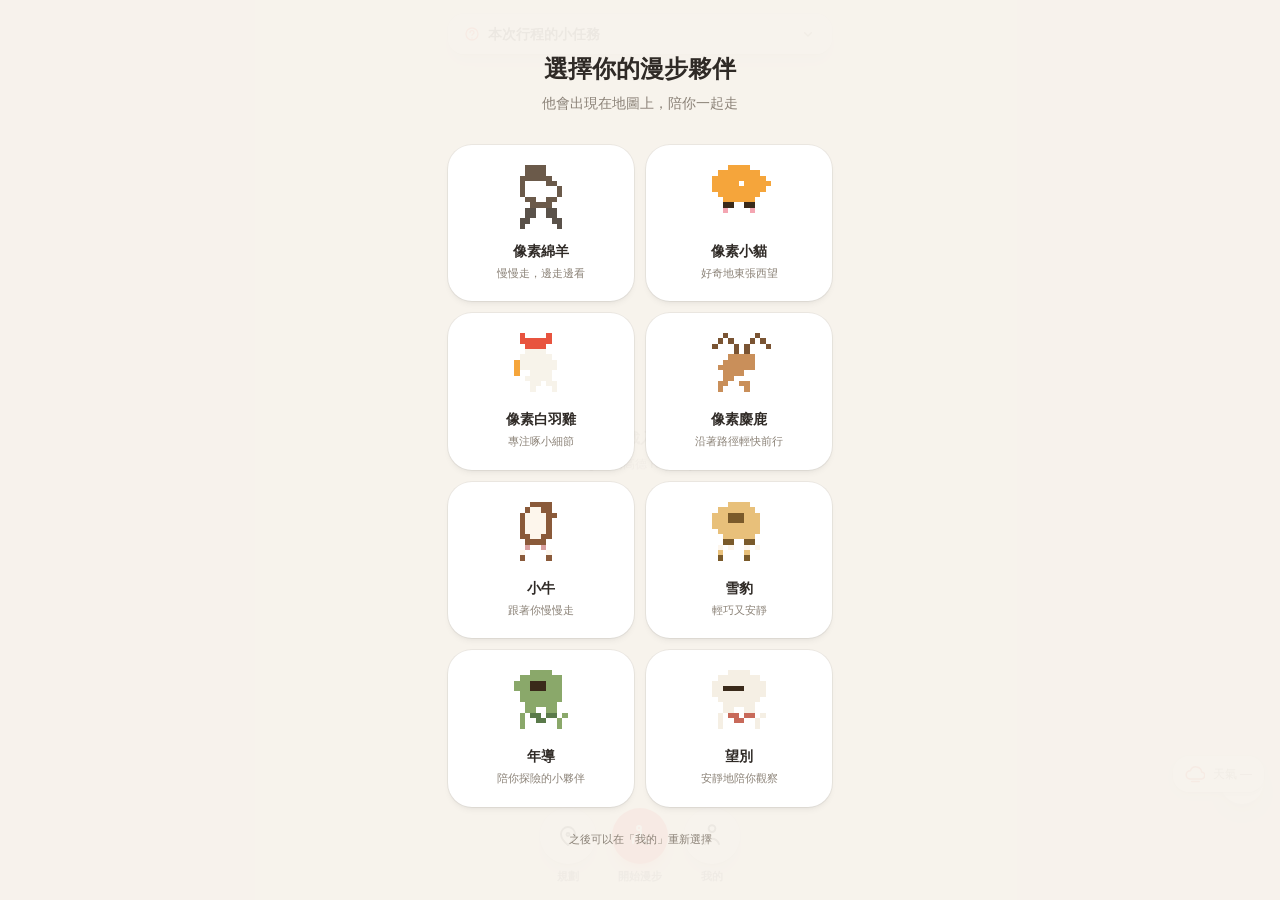
==== commit 9d63b505: "deploy SeeMeWalk v0.4.0" ====
--- a/index.html
+++ b/index.html
@@ -7,8 +7,8 @@
       content="width=device-width, initial-scale=1.0, maximum-scale=1.0, user-scalable=no, viewport-fit=cover"
     />
     <meta name="theme-color" content="#f7f3ec" />
-    <title>看見城市</title>
-    <script type="module" crossorigin src="./assets/index-CiytUPpe.js"></script>
+    <title>SeeMeWalk</title>
+    <script type="module" crossorigin src="./assets/index-D8XsQc3E.js"></script>
     <link rel="stylesheet" crossorigin href="./assets/index-B1jou_h0.css">
   </head>
   <body>
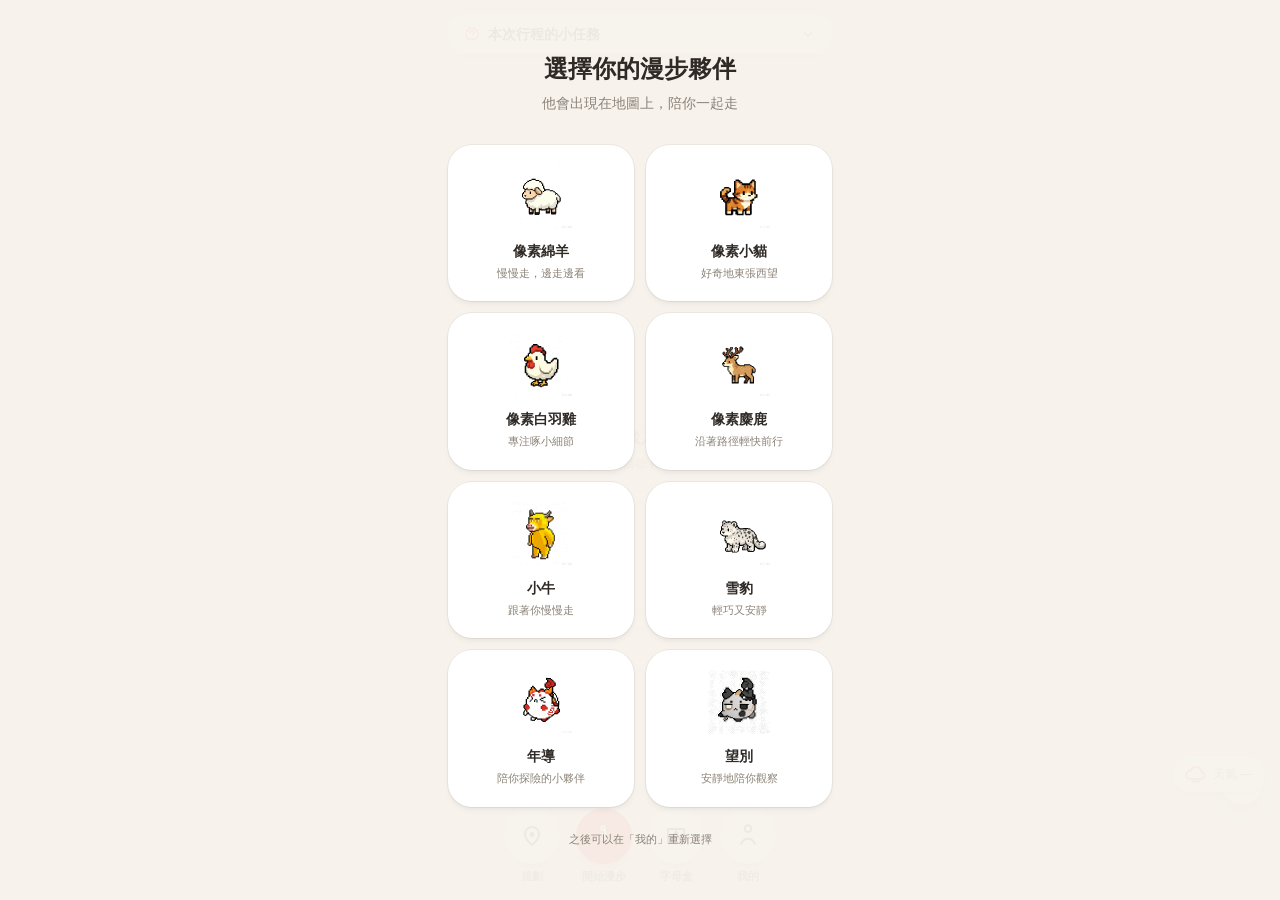
==== commit 3cd87f65: "deploy SeeMeWalk v0.5.0" ====
--- a/index.html
+++ b/index.html
@@ -8,8 +8,8 @@
     />
     <meta name="theme-color" content="#f7f3ec" />
     <title>SeeMeWalk</title>
-    <script type="module" crossorigin src="./assets/index-D8XsQc3E.js"></script>
-    <link rel="stylesheet" crossorigin href="./assets/index-B1jou_h0.css">
+    <script type="module" crossorigin src="./assets/index-D-RywTGx.js"></script>
+    <link rel="stylesheet" crossorigin href="./assets/index-BqgZefNI.css">
   </head>
   <body>
     <div id="root"></div>
--- a/assets/index-BqgZefNI.css
+++ b/assets/index-BqgZefNI.css
@@ -0,0 +1 @@
+/*! tailwindcss v4.3.3 | MIT License | https://tailwindcss.com */@layer properties{@supports (((-webkit-hyphens:none)) and (not (margin-trim:inline))) or ((-moz-orient:inline) and (not (color:rgb(from red r g b)))){*,:before,:after,::backdrop{--tw-translate-x:0;--tw-translate-y:0;--tw-translate-z:0;--tw-border-style:solid;--tw-leading:initial;--tw-font-weight:initial;--tw-ordinal:initial;--tw-slashed-zero:initial;--tw-numeric-figure:initial;--tw-numeric-spacing:initial;--tw-numeric-fraction:initial;--tw-shadow:0 0 #0000;--tw-shadow-color:initial;--tw-shadow-alpha:100%;--tw-inset-shadow:0 0 #0000;--tw-inset-shadow-color:initial;--tw-inset-shadow-alpha:100%;--tw-ring-color:initial;--tw-ring-shadow:0 0 #0000;--tw-inset-ring-color:initial;--tw-inset-ring-shadow:0 0 #0000;--tw-ring-inset:initial;--tw-ring-offset-width:0px;--tw-ring-offset-color:#fff;--tw-ring-offset-shadow:0 0 #0000;--tw-backdrop-blur:initial;--tw-backdrop-brightness:initial;--tw-backdrop-contrast:initial;--tw-backdrop-grayscale:initial;--tw-backdrop-hue-rotate:initial;--tw-backdrop-invert:initial;--tw-backdrop-opacity:initial;--tw-backdrop-saturate:initial;--tw-backdrop-sepia:initial;--tw-duration:initial;--tw-scale-x:1;--tw-scale-y:1;--tw-scale-z:1}}}@layer theme{:root,:host{--font-sans:-apple-system, BlinkMacSystemFont, "Segoe UI", Roboto, "Helvetica Neue", "Noto Sans", Arial, sans-serif, "Apple Color Emoji", "Segoe UI Emoji", "Segoe UI Symbol", "Noto Color Emoji";--font-mono:ui-monospace, SFMono-Regular, Menlo, Monaco, Consolas, "Liberation Mono", "Courier New", monospace;--color-neutral-50:oklch(98.5% 0 none);--color-neutral-100:oklch(97% 0 none);--color-neutral-200:oklch(92.2% 0 none);--color-neutral-300:oklch(87% 0 none);--color-neutral-400:oklch(70.8% 0 none);--color-black:#000;--color-white:#fff;--spacing:.25rem;--container-sm:24rem;--container-md:28rem;--text-xs:.75rem;--text-xs--line-height:calc(1 / .75);--text-sm:.875rem;--text-sm--line-height:calc(1.25 / .875);--text-base:1rem;--text-base--line-height: 1.5 ;--text-lg:1.125rem;--text-lg--line-height:calc(1.75 / 1.125);--text-xl:1.25rem;--text-xl--line-height:calc(1.75 / 1.25);--text-2xl:1.5rem;--text-2xl--line-height:calc(2 / 1.5);--text-3xl:1.875rem;--text-3xl--line-height: 1.2 ;--font-weight-semibold:600;--font-weight-bold:700;--font-weight-extrabold:800;--leading-tight:1.25;--leading-snug:1.375;--leading-relaxed:1.625;--radius-sm:.25rem;--radius-md:.375rem;--radius-lg:.5rem;--radius-xl:.75rem;--radius-2xl:1rem;--radius-3xl:1.5rem;--animate-spin:spin 1s linear infinite;--blur-sm:8px;--default-transition-duration:.15s;--default-transition-timing-function:cubic-bezier(.4, 0, .2, 1);--default-font-family:var(--font-sans);--default-mono-font-family:var(--font-mono);--color-coral:#ef5b4c;--color-coral-soft:#fff0ee;--color-ink:#2f2a26;--color-muted:#8b8277;--color-cork:#d7ab74;--color-board:#f7f3ec}}@layer base{*,:after,:before,::backdrop{box-sizing:border-box;border:0 solid;margin:0;padding:0}::file-selector-button{box-sizing:border-box;border:0 solid;margin:0;padding:0}html,:host{-webkit-text-size-adjust:100%;-moz-tab-size:4;tab-size:4;line-height:1.5;font-family:var(--default-font-family,-apple-system, BlinkMacSystemFont, "Segoe UI", Roboto, "Helvetica Neue", "Noto Sans", Arial, sans-serif, "Apple Color Emoji", "Segoe UI Emoji", "Segoe UI Symbol", "Noto Color Emoji");font-feature-settings:var(--default-font-feature-settings,normal);font-variation-settings:var(--default-font-variation-settings,normal);-webkit-tap-highlight-color:transparent}hr{height:0;color:inherit;border-top-width:1px}abbr:where([title]){-webkit-text-decoration:underline dotted;text-decoration:underline dotted}h1,h2,h3,h4,h5,h6{font-size:inherit;font-weight:inherit}a{color:inherit;-webkit-text-decoration:inherit;text-decoration:inherit}b,strong{font-weight:bolder}code,kbd,samp,pre{font-family:var(--default-mono-font-family,ui-monospace, SFMono-Regular, Menlo, Monaco, Consolas, "Liberation Mono", "Courier New", monospace);font-feature-settings:var(--default-mono-font-feature-settings,normal);font-variation-settings:var(--default-mono-font-variation-settings,normal);font-size:1em}small{font-size:80%}sub,sup{vertical-align:baseline;font-size:75%;line-height:0;position:relative}sub{bottom:-.25em}sup{top:-.5em}table{text-indent:0;border-color:inherit;border-collapse:collapse}:-moz-focusring:where(:not(iframe)){outline:auto}progress{vertical-align:baseline}summary{display:list-item}ol,ul,menu{list-style:none}img,svg,video,canvas,audio,iframe,embed,object{vertical-align:middle;display:block}img,video{max-width:100%;height:auto}button,input,select,optgroup,textarea{font:inherit;font-feature-settings:inherit;font-variation-settings:inherit;letter-spacing:inherit;color:inherit;opacity:1;background-color:#0000;border-radius:0}::file-selector-button{font:inherit;font-feature-settings:inherit;font-variation-settings:inherit;letter-spacing:inherit;color:inherit;opacity:1;background-color:#0000;border-radius:0}:where(select:is([multiple],[size])) optgroup{font-weight:bolder}:where(select:is([multiple],[size])) optgroup option{padding-inline-start:20px}::file-selector-button{margin-inline-end:4px}::placeholder{opacity:1}@supports (not ((-webkit-appearance:-apple-pay-button))) or (contain-intrinsic-size:1px){::placeholder{color:currentColor}@supports (color:color-mix(in lab,red,red)){::placeholder{color:color-mix(in oklab,currentcolor 50%,transparent)}}}textarea{resize:vertical}::-webkit-search-decoration{-webkit-appearance:none}::-webkit-date-and-time-value{min-height:1lh;text-align:inherit}::-webkit-datetime-edit{display:inline-flex}::-webkit-datetime-edit-fields-wrapper{padding:0}::-webkit-datetime-edit{padding-block:0}::-webkit-datetime-edit-year-field{padding-block:0}::-webkit-datetime-edit-month-field{padding-block:0}::-webkit-datetime-edit-day-field{padding-block:0}::-webkit-datetime-edit-hour-field{padding-block:0}::-webkit-datetime-edit-minute-field{padding-block:0}::-webkit-datetime-edit-second-field{padding-block:0}::-webkit-datetime-edit-millisecond-field{padding-block:0}::-webkit-datetime-edit-meridiem-field{padding-block:0}::-webkit-calendar-picker-indicator{line-height:1}:-moz-ui-invalid{box-shadow:none}button,input:where([type=button],[type=reset],[type=submit]){-webkit-appearance:button;-moz-appearance:button;appearance:button}::file-selector-button{-webkit-appearance:button;-moz-appearance:button;appearance:button}::-webkit-inner-spin-button{height:auto}::-webkit-outer-spin-button{height:auto}[hidden]:where(:not([hidden=until-found])){display:none!important}}@layer components;@layer utilities{.pointer-events-auto{pointer-events:auto}.pointer-events-none{pointer-events:none}.absolute{position:absolute}.fixed{position:fixed}.relative{position:relative}.inset-0{top:0;right:0;bottom:0;left:0}.inset-x-0{inset-inline:0}.inset-x-4{inset-inline:calc(var(--spacing) * 4)}.-top-1\.5{top:calc(var(--spacing) * -1.5)}.top-0{top:0}.top-1\.5{top:calc(var(--spacing) * 1.5)}.top-1\/2{top:50%}.top-2{top:calc(var(--spacing) * 2)}.top-\[calc\(env\(safe-area-inset-top\,0px\)\+14px\)\]{top:calc(env(safe-area-inset-top,0px) + 14px)}.top-\[calc\(env\(safe-area-inset-top\,0px\)\+18px\)\]{top:calc(env(safe-area-inset-top,0px) + 18px)}.top-\[calc\(env\(safe-area-inset-top\,0px\)\+74px\)\]{top:calc(env(safe-area-inset-top,0px) + 74px)}.right-1\.5{right:calc(var(--spacing) * 1.5)}.right-2{right:calc(var(--spacing) * 2)}.right-3{right:calc(var(--spacing) * 3)}.right-4{right:calc(var(--spacing) * 4)}.bottom-0{bottom:0}.bottom-2{bottom:calc(var(--spacing) * 2)}.bottom-24{bottom:calc(var(--spacing) * 24)}.bottom-\[calc\(env\(safe-area-inset-bottom\,0px\)\+16px\)\]{bottom:calc(env(safe-area-inset-bottom,0px) + 16px)}.bottom-\[calc\(env\(safe-area-inset-bottom\,0px\)\+108px\)\]{bottom:calc(env(safe-area-inset-bottom,0px) + 108px)}.left-1\.5{left:calc(var(--spacing) * 1.5)}.left-1\/2{left:50%}.left-4{left:calc(var(--spacing) * 4)}.z-10{z-index:10}.z-20{z-index:20}.z-30{z-index:30}.z-40{z-index:40}.z-50{z-index:50}.z-\[5\]{z-index:5}.z-\[70\]{z-index:70}.z-\[80\]{z-index:80}.container{width:100%}@media (min-width:40rem){.container{max-width:40rem}}@media (min-width:48rem){.container{max-width:48rem}}@media (min-width:64rem){.container{max-width:64rem}}@media (min-width:80rem){.container{max-width:80rem}}@media (min-width:96rem){.container{max-width:96rem}}.m-3{margin:calc(var(--spacing) * 3)}.mx-4{margin-inline:calc(var(--spacing) * 4)}.mx-auto{margin-inline:auto}.mt-0\.5{margin-top:calc(var(--spacing) * .5)}.mt-1{margin-top:var(--spacing)}.mt-1\.5{margin-top:calc(var(--spacing) * 1.5)}.mt-2{margin-top:calc(var(--spacing) * 2)}.mt-3{margin-top:calc(var(--spacing) * 3)}.mt-4{margin-top:calc(var(--spacing) * 4)}.mt-5{margin-top:calc(var(--spacing) * 5)}.mt-6{margin-top:calc(var(--spacing) * 6)}.mt-8{margin-top:calc(var(--spacing) * 8)}.mb-1{margin-bottom:var(--spacing)}.mb-2{margin-bottom:calc(var(--spacing) * 2)}.mb-3{margin-bottom:calc(var(--spacing) * 3)}.mb-8{margin-bottom:calc(var(--spacing) * 8)}.mb-\[calc\(env\(safe-area-inset-bottom\,0px\)\+14px\)\]{margin-bottom:calc(env(safe-area-inset-bottom,0px) + 14px)}.line-clamp-3{-webkit-line-clamp:3;-webkit-box-orient:vertical;display:-webkit-box;overflow:hidden}.block{display:block}.flex{display:flex}.grid{display:grid}.hidden{display:none}.aspect-square{aspect-ratio:1}.h-2{height:calc(var(--spacing) * 2)}.h-2\.5{height:calc(var(--spacing) * 2.5)}.h-3{height:calc(var(--spacing) * 3)}.h-3\.5{height:calc(var(--spacing) * 3.5)}.h-4{height:calc(var(--spacing) * 4)}.h-5{height:calc(var(--spacing) * 5)}.h-6{height:calc(var(--spacing) * 6)}.h-7{height:calc(var(--spacing) * 7)}.h-8{height:calc(var(--spacing) * 8)}.h-9{height:calc(var(--spacing) * 9)}.h-10{height:calc(var(--spacing) * 10)}.h-11{height:calc(var(--spacing) * 11)}.h-12{height:calc(var(--spacing) * 12)}.h-14{height:calc(var(--spacing) * 14)}.h-16{height:calc(var(--spacing) * 16)}.h-20{height:calc(var(--spacing) * 20)}.h-28{height:calc(var(--spacing) * 28)}.h-40{height:calc(var(--spacing) * 40)}.h-44{height:calc(var(--spacing) * 44)}.h-56{height:calc(var(--spacing) * 56)}.h-full{height:100%}.max-h-\[42dvh\]{max-height:42dvh}.max-h-\[46dvh\]{max-height:46dvh}.max-h-\[85dvh\]{max-height:85dvh}.max-h-full{max-height:100%}.w-2\.5{width:calc(var(--spacing) * 2.5)}.w-3{width:calc(var(--spacing) * 3)}.w-3\.5{width:calc(var(--spacing) * 3.5)}.w-4{width:calc(var(--spacing) * 4)}.w-5{width:calc(var(--spacing) * 5)}.w-6{width:calc(var(--spacing) * 6)}.w-7{width:calc(var(--spacing) * 7)}.w-8{width:calc(var(--spacing) * 8)}.w-9{width:calc(var(--spacing) * 9)}.w-10{width:calc(var(--spacing) * 10)}.w-11{width:calc(var(--spacing) * 11)}.w-12{width:calc(var(--spacing) * 12)}.w-14{width:calc(var(--spacing) * 14)}.w-16{width:calc(var(--spacing) * 16)}.w-20{width:calc(var(--spacing) * 20)}.w-24{width:calc(var(--spacing) * 24)}.w-40{width:calc(var(--spacing) * 40)}.w-\[calc\(100vw-2rem\)\]{width:calc(100vw - 2rem)}.w-fit{width:fit-content}.w-full{width:100%}.max-w-full{max-width:100%}.max-w-md{max-width:var(--container-md)}.max-w-sm{max-width:var(--container-sm)}.min-w-0{min-width:0}.flex-1{flex:1}.flex-\[2\]{flex:2}.flex-none{flex:none}.-translate-x-1\/2{--tw-translate-x: -50% ;translate:var(--tw-translate-x) var(--tw-translate-y)}.-translate-y-1\/2{--tw-translate-y: -50% ;translate:var(--tw-translate-x) var(--tw-translate-y)}.animate-spin{animation:var(--animate-spin)}.cursor-crosshair{cursor:crosshair}.cursor-grab{cursor:grab}.touch-none{touch-action:none}.resize{resize:both}.grid-cols-2{grid-template-columns:repeat(2,minmax(0,1fr))}.grid-cols-3{grid-template-columns:repeat(3,minmax(0,1fr))}.flex-col{flex-direction:column}.flex-wrap{flex-wrap:wrap}.items-center{align-items:center}.items-end{align-items:flex-end}.items-start{align-items:flex-start}.justify-between{justify-content:space-between}.justify-center{justify-content:center}.gap-1{gap:var(--spacing)}.gap-1\.5{gap:calc(var(--spacing) * 1.5)}.gap-2{gap:calc(var(--spacing) * 2)}.gap-2\.5{gap:calc(var(--spacing) * 2.5)}.gap-3{gap:calc(var(--spacing) * 3)}.gap-4{gap:calc(var(--spacing) * 4)}.gap-x-3{column-gap:calc(var(--spacing) * 3)}.gap-y-1{row-gap:var(--spacing)}.truncate{text-overflow:ellipsis;white-space:nowrap;overflow:hidden}.overflow-hidden{overflow:hidden}.overflow-x-auto{overflow-x:auto}.overflow-y-auto{overflow-y:auto}.rounded-2xl{border-radius:var(--radius-2xl)}.rounded-3xl{border-radius:var(--radius-3xl)}.rounded-full{border-radius:3.40282e38px}.rounded-lg{border-radius:var(--radius-lg)}.rounded-md{border-radius:var(--radius-md)}.rounded-sm{border-radius:var(--radius-sm)}.rounded-xl{border-radius:var(--radius-xl)}.border{border-style:var(--tw-border-style);border-width:1px}.border-2{border-style:var(--tw-border-style);border-width:2px}.border-\[3px\]{border-style:var(--tw-border-style);border-width:3px}.border-coral{border-color:var(--color-coral)}.border-coral\/20{border-color:#ef5b4c33}@supports (color:color-mix(in lab,red,red)){.border-coral\/20{border-color:color-mix(in oklab,var(--color-coral) 20%,transparent)}}.border-neutral-200{border-color:var(--color-neutral-200)}.border-neutral-300{border-color:var(--color-neutral-300)}.border-t-coral{border-top-color:var(--color-coral)}.bg-\[\#d9d9d9\]{background-color:#d9d9d9}.bg-\[\#f7f1e6\]{background-color:#f7f1e6}.bg-\[\#fffaf6\]{background-color:#fffaf6}.bg-black\/40{background-color:#0006}@supports (color:color-mix(in lab,red,red)){.bg-black\/40{background-color:color-mix(in oklab,var(--color-black) 40%,transparent)}}.bg-black\/45{background-color:#00000073}@supports (color:color-mix(in lab,red,red)){.bg-black\/45{background-color:color-mix(in oklab,var(--color-black) 45%,transparent)}}.bg-black\/55{background-color:#0000008c}@supports (color:color-mix(in lab,red,red)){.bg-black\/55{background-color:color-mix(in oklab,var(--color-black) 55%,transparent)}}.bg-black\/70{background-color:#000000b3}@supports (color:color-mix(in lab,red,red)){.bg-black\/70{background-color:color-mix(in oklab,var(--color-black) 70%,transparent)}}.bg-black\/85{background-color:#000000d9}@supports (color:color-mix(in lab,red,red)){.bg-black\/85{background-color:color-mix(in oklab,var(--color-black) 85%,transparent)}}.bg-black\/90{background-color:#000000e6}@supports (color:color-mix(in lab,red,red)){.bg-black\/90{background-color:color-mix(in oklab,var(--color-black) 90%,transparent)}}.bg-board{background-color:var(--color-board)}.bg-board\/95{background-color:#f7f3ecf2}@supports (color:color-mix(in lab,red,red)){.bg-board\/95{background-color:color-mix(in oklab,var(--color-board) 95%,transparent)}}.bg-coral{background-color:var(--color-coral)}.bg-coral-soft{background-color:var(--color-coral-soft)}.bg-coral-soft\/60{background-color:#fff0ee99}@supports (color:color-mix(in lab,red,red)){.bg-coral-soft\/60{background-color:color-mix(in oklab,var(--color-coral-soft) 60%,transparent)}}.bg-coral\/70{background-color:#ef5b4cb3}@supports (color:color-mix(in lab,red,red)){.bg-coral\/70{background-color:color-mix(in oklab,var(--color-coral) 70%,transparent)}}.bg-cork{background-color:var(--color-cork)}.bg-ink{background-color:var(--color-ink)}.bg-neutral-50{background-color:var(--color-neutral-50)}.bg-neutral-100{background-color:var(--color-neutral-100)}.bg-transparent{background-color:#0000}.bg-white{background-color:var(--color-white)}.bg-white\/10{background-color:#ffffff1a}@supports (color:color-mix(in lab,red,red)){.bg-white\/10{background-color:color-mix(in oklab,var(--color-white) 10%,transparent)}}.bg-white\/70{background-color:#ffffffb3}@supports (color:color-mix(in lab,red,red)){.bg-white\/70{background-color:color-mix(in oklab,var(--color-white) 70%,transparent)}}.bg-white\/90{background-color:#ffffffe6}@supports (color:color-mix(in lab,red,red)){.bg-white\/90{background-color:color-mix(in oklab,var(--color-white) 90%,transparent)}}.bg-white\/95{background-color:#fffffff2}@supports (color:color-mix(in lab,red,red)){.bg-white\/95{background-color:color-mix(in oklab,var(--color-white) 95%,transparent)}}.object-contain{object-fit:contain}.object-cover{object-fit:cover}.p-1{padding:var(--spacing)}.p-2{padding:calc(var(--spacing) * 2)}.p-2\.5{padding:calc(var(--spacing) * 2.5)}.p-3{padding:calc(var(--spacing) * 3)}.p-3\.5{padding:calc(var(--spacing) * 3.5)}.p-4{padding:calc(var(--spacing) * 4)}.p-5{padding:calc(var(--spacing) * 5)}.p-6{padding:calc(var(--spacing) * 6)}.px-1{padding-inline:var(--spacing)}.px-1\.5{padding-inline:calc(var(--spacing) * 1.5)}.px-2{padding-inline:calc(var(--spacing) * 2)}.px-2\.5{padding-inline:calc(var(--spacing) * 2.5)}.px-3{padding-inline:calc(var(--spacing) * 3)}.px-3\.5{padding-inline:calc(var(--spacing) * 3.5)}.px-4{padding-inline:calc(var(--spacing) * 4)}.px-5{padding-inline:calc(var(--spacing) * 5)}.px-6{padding-inline:calc(var(--spacing) * 6)}.py-0\.5{padding-block:calc(var(--spacing) * .5)}.py-1{padding-block:var(--spacing)}.py-1\.5{padding-block:calc(var(--spacing) * 1.5)}.py-2{padding-block:calc(var(--spacing) * 2)}.py-2\.5{padding-block:calc(var(--spacing) * 2.5)}.py-3{padding-block:calc(var(--spacing) * 3)}.py-4{padding-block:calc(var(--spacing) * 4)}.py-12{padding-block:calc(var(--spacing) * 12)}.py-16{padding-block:calc(var(--spacing) * 16)}.pt-1{padding-top:var(--spacing)}.pt-3{padding-top:calc(var(--spacing) * 3)}.pt-\[calc\(env\(safe-area-inset-top\,0px\)\+12px\)\]{padding-top:calc(env(safe-area-inset-top,0px) + 12px)}.pt-\[calc\(env\(safe-area-inset-top\,0px\)\+14px\)\]{padding-top:calc(env(safe-area-inset-top,0px) + 14px)}.pb-2{padding-bottom:calc(var(--spacing) * 2)}.pb-3{padding-bottom:calc(var(--spacing) * 3)}.pb-8{padding-bottom:calc(var(--spacing) * 8)}.pb-24{padding-bottom:calc(var(--spacing) * 24)}.pb-28{padding-bottom:calc(var(--spacing) * 28)}.text-center{text-align:center}.text-left{text-align:left}.text-right{text-align:right}.font-sans{font-family:var(--font-sans)}.text-2xl{font-size:var(--text-2xl);line-height:var(--tw-leading,var(--text-2xl--line-height))}.text-3xl{font-size:var(--text-3xl);line-height:var(--tw-leading,var(--text-3xl--line-height))}.text-base{font-size:var(--text-base);line-height:var(--tw-leading,var(--text-base--line-height))}.text-lg{font-size:var(--text-lg);line-height:var(--tw-leading,var(--text-lg--line-height))}.text-sm{font-size:var(--text-sm);line-height:var(--tw-leading,var(--text-sm--line-height))}.text-xl{font-size:var(--text-xl);line-height:var(--tw-leading,var(--text-xl--line-height))}.text-xs{font-size:var(--text-xs);line-height:var(--tw-leading,var(--text-xs--line-height))}.text-\[9px\]{font-size:9px}.text-\[10px\]{font-size:10px}.text-\[11px\]{font-size:11px}.text-\[12px\]{font-size:12px}.text-\[13px\]{font-size:13px}.text-\[15px\]{font-size:15px}.leading-none{--tw-leading:1;line-height:1}.leading-relaxed{--tw-leading:var(--leading-relaxed);line-height:var(--leading-relaxed)}.leading-snug{--tw-leading:var(--leading-snug);line-height:var(--leading-snug)}.leading-tight{--tw-leading:var(--leading-tight);line-height:var(--leading-tight)}.font-bold{--tw-font-weight:var(--font-weight-bold);font-weight:var(--font-weight-bold)}.font-extrabold{--tw-font-weight:var(--font-weight-extrabold);font-weight:var(--font-weight-extrabold)}.font-semibold{--tw-font-weight:var(--font-weight-semibold);font-weight:var(--font-weight-semibold)}.text-\[\#7a6a55\]{color:#7a6a55}.text-coral{color:var(--color-coral)}.text-ink{color:var(--color-ink)}.text-ink\/70{color:#2f2a26b3}@supports (color:color-mix(in lab,red,red)){.text-ink\/70{color:color-mix(in oklab,var(--color-ink) 70%,transparent)}}.text-muted{color:var(--color-muted)}.text-neutral-400{color:var(--color-neutral-400)}.text-transparent{color:#0000}.text-white{color:var(--color-white)}.text-white\/60{color:#fff9}@supports (color:color-mix(in lab,red,red)){.text-white\/60{color:color-mix(in oklab,var(--color-white) 60%,transparent)}}.tabular-nums{--tw-numeric-spacing:tabular-nums;font-variant-numeric:var(--tw-ordinal,) var(--tw-slashed-zero,) var(--tw-numeric-figure,) var(--tw-numeric-spacing,) var(--tw-numeric-fraction,)}.line-through{text-decoration-line:line-through}.opacity-60{opacity:.6}.opacity-90{opacity:.9}.shadow{--tw-shadow:0 1px 3px 0 var(--tw-shadow-color,#0000001a), 0 1px 2px -1px var(--tw-shadow-color,#0000001a);box-shadow:var(--tw-inset-shadow),var(--tw-inset-ring-shadow),var(--tw-ring-offset-shadow),var(--tw-ring-shadow),var(--tw-shadow)}.shadow-2xl{--tw-shadow:0 25px 50px -12px var(--tw-shadow-color,#00000040);box-shadow:var(--tw-inset-shadow),var(--tw-inset-ring-shadow),var(--tw-ring-offset-shadow),var(--tw-ring-shadow),var(--tw-shadow)}.shadow-lg{--tw-shadow:0 10px 15px -3px var(--tw-shadow-color,#0000001a), 0 4px 6px -4px var(--tw-shadow-color,#0000001a);box-shadow:var(--tw-inset-shadow),var(--tw-inset-ring-shadow),var(--tw-ring-offset-shadow),var(--tw-ring-shadow),var(--tw-shadow)}.shadow-md{--tw-shadow:0 4px 6px -1px var(--tw-shadow-color,#0000001a), 0 2px 4px -2px var(--tw-shadow-color,#0000001a);box-shadow:var(--tw-inset-shadow),var(--tw-inset-ring-shadow),var(--tw-ring-offset-shadow),var(--tw-ring-shadow),var(--tw-shadow)}.shadow-sm{--tw-shadow:0 1px 3px 0 var(--tw-shadow-color,#0000001a), 0 1px 2px -1px var(--tw-shadow-color,#0000001a);box-shadow:var(--tw-inset-shadow),var(--tw-inset-ring-shadow),var(--tw-ring-offset-shadow),var(--tw-ring-shadow),var(--tw-shadow)}.shadow-xl{--tw-shadow:0 20px 25px -5px var(--tw-shadow-color,#0000001a), 0 8px 10px -6px var(--tw-shadow-color,#0000001a);box-shadow:var(--tw-inset-shadow),var(--tw-inset-ring-shadow),var(--tw-ring-offset-shadow),var(--tw-ring-shadow),var(--tw-shadow)}.ring-1{--tw-ring-shadow:var(--tw-ring-inset,) 0 0 0 calc(1px + var(--tw-ring-offset-width)) var(--tw-ring-color,currentcolor);box-shadow:var(--tw-inset-shadow),var(--tw-inset-ring-shadow),var(--tw-ring-offset-shadow),var(--tw-ring-shadow),var(--tw-shadow)}.ring-2{--tw-ring-shadow:var(--tw-ring-inset,) 0 0 0 calc(2px + var(--tw-ring-offset-width)) var(--tw-ring-color,currentcolor);box-shadow:var(--tw-inset-shadow),var(--tw-inset-ring-shadow),var(--tw-ring-offset-shadow),var(--tw-ring-shadow),var(--tw-shadow)}.shadow-black\/5{--tw-shadow-color:#0000000d}@supports (color:color-mix(in lab,red,red)){.shadow-black\/5{--tw-shadow-color:color-mix(in oklab, color-mix(in oklab, var(--color-black) 5%, transparent) var(--tw-shadow-alpha), transparent)}}.shadow-black\/10{--tw-shadow-color:#0000001a}@supports (color:color-mix(in lab,red,red)){.shadow-black\/10{--tw-shadow-color:color-mix(in oklab, color-mix(in oklab, var(--color-black) 10%, transparent) var(--tw-shadow-alpha), transparent)}}.shadow-coral\/30{--tw-shadow-color:#ef5b4c4d}@supports (color:color-mix(in lab,red,red)){.shadow-coral\/30{--tw-shadow-color:color-mix(in oklab, color-mix(in oklab, var(--color-coral) 30%, transparent) var(--tw-shadow-alpha), transparent)}}.shadow-coral\/40{--tw-shadow-color:#ef5b4c66}@supports (color:color-mix(in lab,red,red)){.shadow-coral\/40{--tw-shadow-color:color-mix(in oklab, color-mix(in oklab, var(--color-coral) 40%, transparent) var(--tw-shadow-alpha), transparent)}}.ring-black\/5{--tw-ring-color:#0000000d}@supports (color:color-mix(in lab,red,red)){.ring-black\/5{--tw-ring-color:color-mix(in oklab, var(--color-black) 5%, transparent)}}.ring-black\/10{--tw-ring-color:#0000001a}@supports (color:color-mix(in lab,red,red)){.ring-black\/10{--tw-ring-color:color-mix(in oklab, var(--color-black) 10%, transparent)}}.ring-coral{--tw-ring-color:var(--color-coral)}.ring-coral\/30{--tw-ring-color:#ef5b4c4d}@supports (color:color-mix(in lab,red,red)){.ring-coral\/30{--tw-ring-color:color-mix(in oklab, var(--color-coral) 30%, transparent)}}.ring-coral\/40{--tw-ring-color:#ef5b4c66}@supports (color:color-mix(in lab,red,red)){.ring-coral\/40{--tw-ring-color:color-mix(in oklab, var(--color-coral) 40%, transparent)}}.ring-transparent{--tw-ring-color:transparent}.ring-white{--tw-ring-color:var(--color-white)}.ring-white\/70{--tw-ring-color:#ffffffb3}@supports (color:color-mix(in lab,red,red)){.ring-white\/70{--tw-ring-color:color-mix(in oklab, var(--color-white) 70%, transparent)}}.backdrop-blur{--tw-backdrop-blur:blur(8px);-webkit-backdrop-filter:var(--tw-backdrop-blur,) var(--tw-backdrop-brightness,) var(--tw-backdrop-contrast,) var(--tw-backdrop-grayscale,) var(--tw-backdrop-hue-rotate,) var(--tw-backdrop-invert,) var(--tw-backdrop-opacity,) var(--tw-backdrop-saturate,) var(--tw-backdrop-sepia,);backdrop-filter:var(--tw-backdrop-blur,) var(--tw-backdrop-brightness,) var(--tw-backdrop-contrast,) var(--tw-backdrop-grayscale,) var(--tw-backdrop-hue-rotate,) var(--tw-backdrop-invert,) var(--tw-backdrop-opacity,) var(--tw-backdrop-saturate,) var(--tw-backdrop-sepia,)}.backdrop-blur-sm{--tw-backdrop-blur:blur(var(--blur-sm));-webkit-backdrop-filter:var(--tw-backdrop-blur,) var(--tw-backdrop-brightness,) var(--tw-backdrop-contrast,) var(--tw-backdrop-grayscale,) var(--tw-backdrop-hue-rotate,) var(--tw-backdrop-invert,) var(--tw-backdrop-opacity,) var(--tw-backdrop-saturate,) var(--tw-backdrop-sepia,);backdrop-filter:var(--tw-backdrop-blur,) var(--tw-backdrop-brightness,) var(--tw-backdrop-contrast,) var(--tw-backdrop-grayscale,) var(--tw-backdrop-hue-rotate,) var(--tw-backdrop-invert,) var(--tw-backdrop-opacity,) var(--tw-backdrop-saturate,) var(--tw-backdrop-sepia,)}.transition{transition-property:color,background-color,border-color,outline-color,text-decoration-color,fill,stroke,--tw-gradient-from,--tw-gradient-via,--tw-gradient-to,opacity,box-shadow,transform,translate,scale,rotate,filter,-webkit-backdrop-filter,backdrop-filter,display,content-visibility,overlay,pointer-events;transition-timing-function:var(--tw-ease,var(--default-transition-timing-function));transition-duration:var(--tw-duration,var(--default-transition-duration))}.transition-all{transition-property:all;transition-timing-function:var(--tw-ease,var(--default-transition-timing-function));transition-duration:var(--tw-duration,var(--default-transition-duration))}.duration-1000{--tw-duration:1s;transition-duration:1s}.outline-none{--tw-outline-style:none;outline-style:none}.select-none{-webkit-user-select:none;user-select:none}.placeholder\:text-muted::placeholder{color:var(--color-muted)}.focus\:border-coral:focus{border-color:var(--color-coral)}.active\:scale-90:active{--tw-scale-x:90%;--tw-scale-y:90%;--tw-scale-z:90%;scale:var(--tw-scale-x) var(--tw-scale-y)}.active\:scale-95:active{--tw-scale-x:95%;--tw-scale-y:95%;--tw-scale-z:95%;scale:var(--tw-scale-x) var(--tw-scale-y)}.active\:scale-\[0\.98\]:active{scale:.98}.active\:cursor-grabbing:active{cursor:grabbing}.active\:bg-neutral-100:active{background-color:var(--color-neutral-100)}.disabled\:opacity-30:disabled{opacity:.3}.disabled\:opacity-40:disabled{opacity:.4}}html,body,#root{height:100%}body{-webkit-tap-highlight-color:transparent;overscroll-behavior:none}.poi-marker{border:2.5px solid var(--color-coral);width:30px;height:30px;color:var(--color-coral);background:#fff;border-radius:9999px;justify-content:center;align-items:center;font-family:inherit;font-size:13px;font-weight:700;display:flex;box-shadow:0 2px 8px #0000002e}.warm-tint{opacity:.2;background:linear-gradient(160deg,#ff922e66,#ff543a47)}.rain-overlay{opacity:.18;background-image:repeating-linear-gradient(#0000 0,#0000 18px,#d2e4ffe6 18px,#d2e4ffe6 20px),repeating-linear-gradient(#0000 0,#0000 32px,#d2e4ffcc 32px,#d2e4ffcc 34px);animation:.6s linear infinite rain-fall}@keyframes rain-fall{to{background-position:0 20px,0 34px}}@keyframes toast-in{0%{opacity:0;transform:translate(-50%,-8px)}to{opacity:1;transform:translate(-50%)}}.animate-toast{animation:.25s toast-in}@keyframes pop-in{0%{opacity:0;transform:translateY(10px)scale(.98)}to{opacity:1;transform:translateY(0)scale(1)}}.animate-pop{animation:.25s pop-in}@keyframes reminder-in{0%{opacity:0;transform:translateY(-10px)}10%,90%{opacity:1;transform:translateY(0)}to{opacity:0;transform:translateY(-10px)}}.animate-reminder{animation:4s forwards reminder-in}.no-scrollbar::-webkit-scrollbar{display:none}.no-scrollbar{scrollbar-width:none}.checker{background-image:conic-gradient(#ececec 25%,#fff 0,#fff 50%,#ececec 0,#ececec 75%,#fff 0);background-size:20px 20px}@property --tw-translate-x{syntax:"*";inherits:false;initial-value:0}@property --tw-translate-y{syntax:"*";inherits:false;initial-value:0}@property --tw-translate-z{syntax:"*";inherits:false;initial-value:0}@property --tw-border-style{syntax:"*";inherits:false;initial-value:solid}@property --tw-leading{syntax:"*";inherits:false}@property --tw-font-weight{syntax:"*";inherits:false}@property --tw-ordinal{syntax:"*";inherits:false}@property --tw-slashed-zero{syntax:"*";inherits:false}@property --tw-numeric-figure{syntax:"*";inherits:false}@property --tw-numeric-spacing{syntax:"*";inherits:false}@property --tw-numeric-fraction{syntax:"*";inherits:false}@property --tw-shadow{syntax:"*";inherits:false;initial-value:0 0 #0000}@property --tw-shadow-color{syntax:"*";inherits:false}@property --tw-shadow-alpha{syntax:"<percentage>";inherits:false;initial-value:100%}@property --tw-inset-shadow{syntax:"*";inherits:false;initial-value:0 0 #0000}@property --tw-inset-shadow-color{syntax:"*";inherits:false}@property --tw-inset-shadow-alpha{syntax:"<percentage>";inherits:false;initial-value:100%}@property --tw-ring-color{syntax:"*";inherits:false}@property --tw-ring-shadow{syntax:"*";inherits:false;initial-value:0 0 #0000}@property --tw-inset-ring-color{syntax:"*";inherits:false}@property --tw-inset-ring-shadow{syntax:"*";inherits:false;initial-value:0 0 #0000}@property --tw-ring-inset{syntax:"*";inherits:false}@property --tw-ring-offset-width{syntax:"<length>";inherits:false;initial-value:0}@property --tw-ring-offset-color{syntax:"*";inherits:false;initial-value:#fff}@property --tw-ring-offset-shadow{syntax:"*";inherits:false;initial-value:0 0 #0000}@property --tw-backdrop-blur{syntax:"*";inherits:false}@property --tw-backdrop-brightness{syntax:"*";inherits:false}@property --tw-backdrop-contrast{syntax:"*";inherits:false}@property --tw-backdrop-grayscale{syntax:"*";inherits:false}@property --tw-backdrop-hue-rotate{syntax:"*";inherits:false}@property --tw-backdrop-invert{syntax:"*";inherits:false}@property --tw-backdrop-opacity{syntax:"*";inherits:false}@property --tw-backdrop-saturate{syntax:"*";inherits:false}@property --tw-backdrop-sepia{syntax:"*";inherits:false}@property --tw-duration{syntax:"*";inherits:false}@property --tw-scale-x{syntax:"*";inherits:false;initial-value:1}@property --tw-scale-y{syntax:"*";inherits:false;initial-value:1}@property --tw-scale-z{syntax:"*";inherits:false;initial-value:1}@keyframes spin{to{transform:rotate(360deg)}}
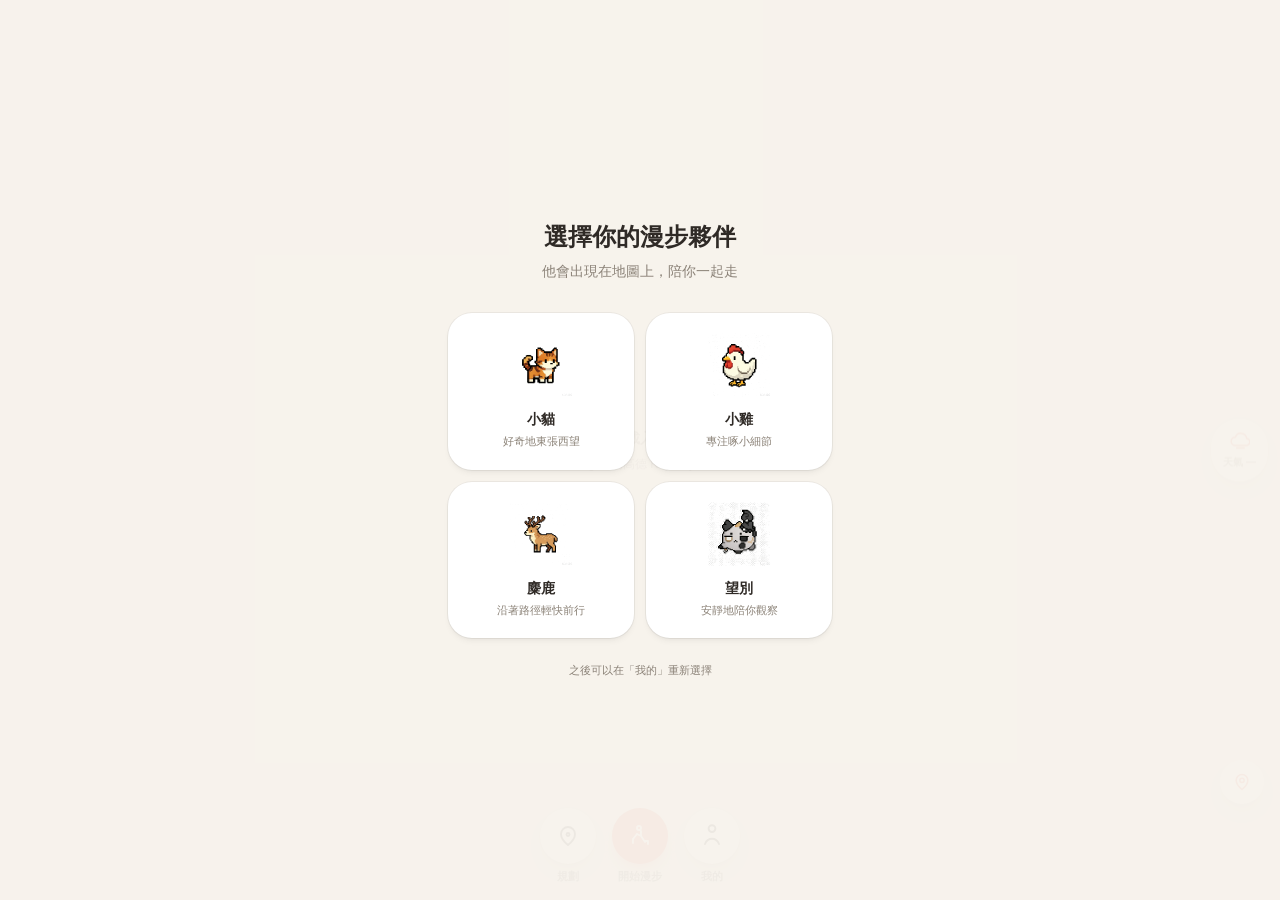
==== commit 5009229a: "deploy SeeMeWalk v0.6.0" ====
--- a/index.html
+++ b/index.html
@@ -8,8 +8,8 @@
     />
     <meta name="theme-color" content="#f7f3ec" />
     <title>SeeMeWalk</title>
-    <script type="module" crossorigin src="./assets/index-D-RywTGx.js"></script>
-    <link rel="stylesheet" crossorigin href="./assets/index-BqgZefNI.css">
+    <script type="module" crossorigin src="./assets/index-CkopVKWF.js"></script>
+    <link rel="stylesheet" crossorigin href="./assets/index-DvOEYENA.css">
   </head>
   <body>
     <div id="root"></div>
--- a/assets/index-DvOEYENA.css
+++ b/assets/index-DvOEYENA.css
@@ -0,0 +1 @@
+/*! tailwindcss v4.3.3 | MIT License | https://tailwindcss.com */@layer properties{@supports (((-webkit-hyphens:none)) and (not (margin-trim:inline))) or ((-moz-orient:inline) and (not (color:rgb(from red r g b)))){*,:before,:after,::backdrop{--tw-translate-x:0;--tw-translate-y:0;--tw-translate-z:0;--tw-border-style:solid;--tw-leading:initial;--tw-font-weight:initial;--tw-ordinal:initial;--tw-slashed-zero:initial;--tw-numeric-figure:initial;--tw-numeric-spacing:initial;--tw-numeric-fraction:initial;--tw-shadow:0 0 #0000;--tw-shadow-color:initial;--tw-shadow-alpha:100%;--tw-inset-shadow:0 0 #0000;--tw-inset-shadow-color:initial;--tw-inset-shadow-alpha:100%;--tw-ring-color:initial;--tw-ring-shadow:0 0 #0000;--tw-inset-ring-color:initial;--tw-inset-ring-shadow:0 0 #0000;--tw-ring-inset:initial;--tw-ring-offset-width:0px;--tw-ring-offset-color:#fff;--tw-ring-offset-shadow:0 0 #0000;--tw-backdrop-blur:initial;--tw-backdrop-brightness:initial;--tw-backdrop-contrast:initial;--tw-backdrop-grayscale:initial;--tw-backdrop-hue-rotate:initial;--tw-backdrop-invert:initial;--tw-backdrop-opacity:initial;--tw-backdrop-saturate:initial;--tw-backdrop-sepia:initial;--tw-duration:initial;--tw-scale-x:1;--tw-scale-y:1;--tw-scale-z:1}}}@layer theme{:root,:host{--font-sans:-apple-system, BlinkMacSystemFont, "Segoe UI", Roboto, "Helvetica Neue", "Noto Sans", Arial, sans-serif, "Apple Color Emoji", "Segoe UI Emoji", "Segoe UI Symbol", "Noto Color Emoji";--font-mono:ui-monospace, SFMono-Regular, Menlo, Monaco, Consolas, "Liberation Mono", "Courier New", monospace;--color-neutral-50:oklch(98.5% 0 none);--color-neutral-100:oklch(97% 0 none);--color-neutral-200:oklch(92.2% 0 none);--color-neutral-300:oklch(87% 0 none);--color-neutral-400:oklch(70.8% 0 none);--color-black:#000;--color-white:#fff;--spacing:.25rem;--container-sm:24rem;--container-md:28rem;--text-xs:.75rem;--text-xs--line-height:calc(1 / .75);--text-sm:.875rem;--text-sm--line-height:calc(1.25 / .875);--text-base:1rem;--text-base--line-height: 1.5 ;--text-lg:1.125rem;--text-lg--line-height:calc(1.75 / 1.125);--text-xl:1.25rem;--text-xl--line-height:calc(1.75 / 1.25);--text-2xl:1.5rem;--text-2xl--line-height:calc(2 / 1.5);--text-3xl:1.875rem;--text-3xl--line-height: 1.2 ;--font-weight-semibold:600;--font-weight-bold:700;--font-weight-extrabold:800;--leading-tight:1.25;--leading-snug:1.375;--leading-relaxed:1.625;--radius-sm:.25rem;--radius-md:.375rem;--radius-lg:.5rem;--radius-xl:.75rem;--radius-2xl:1rem;--radius-3xl:1.5rem;--animate-spin:spin 1s linear infinite;--blur-sm:8px;--default-transition-duration:.15s;--default-transition-timing-function:cubic-bezier(.4, 0, .2, 1);--default-font-family:var(--font-sans);--default-mono-font-family:var(--font-mono);--color-coral:#ef5b4c;--color-coral-soft:#fff0ee;--color-ink:#2f2a26;--color-muted:#8b8277;--color-cork:#d7ab74;--color-board:#f7f3ec}}@layer base{*,:after,:before,::backdrop{box-sizing:border-box;border:0 solid;margin:0;padding:0}::file-selector-button{box-sizing:border-box;border:0 solid;margin:0;padding:0}html,:host{-webkit-text-size-adjust:100%;-moz-tab-size:4;tab-size:4;line-height:1.5;font-family:var(--default-font-family,-apple-system, BlinkMacSystemFont, "Segoe UI", Roboto, "Helvetica Neue", "Noto Sans", Arial, sans-serif, "Apple Color Emoji", "Segoe UI Emoji", "Segoe UI Symbol", "Noto Color Emoji");font-feature-settings:var(--default-font-feature-settings,normal);font-variation-settings:var(--default-font-variation-settings,normal);-webkit-tap-highlight-color:transparent}hr{height:0;color:inherit;border-top-width:1px}abbr:where([title]){-webkit-text-decoration:underline dotted;text-decoration:underline dotted}h1,h2,h3,h4,h5,h6{font-size:inherit;font-weight:inherit}a{color:inherit;-webkit-text-decoration:inherit;text-decoration:inherit}b,strong{font-weight:bolder}code,kbd,samp,pre{font-family:var(--default-mono-font-family,ui-monospace, SFMono-Regular, Menlo, Monaco, Consolas, "Liberation Mono", "Courier New", monospace);font-feature-settings:var(--default-mono-font-feature-settings,normal);font-variation-settings:var(--default-mono-font-variation-settings,normal);font-size:1em}small{font-size:80%}sub,sup{vertical-align:baseline;font-size:75%;line-height:0;position:relative}sub{bottom:-.25em}sup{top:-.5em}table{text-indent:0;border-color:inherit;border-collapse:collapse}:-moz-focusring:where(:not(iframe)){outline:auto}progress{vertical-align:baseline}summary{display:list-item}ol,ul,menu{list-style:none}img,svg,video,canvas,audio,iframe,embed,object{vertical-align:middle;display:block}img,video{max-width:100%;height:auto}button,input,select,optgroup,textarea{font:inherit;font-feature-settings:inherit;font-variation-settings:inherit;letter-spacing:inherit;color:inherit;opacity:1;background-color:#0000;border-radius:0}::file-selector-button{font:inherit;font-feature-settings:inherit;font-variation-settings:inherit;letter-spacing:inherit;color:inherit;opacity:1;background-color:#0000;border-radius:0}:where(select:is([multiple],[size])) optgroup{font-weight:bolder}:where(select:is([multiple],[size])) optgroup option{padding-inline-start:20px}::file-selector-button{margin-inline-end:4px}::placeholder{opacity:1}@supports (not ((-webkit-appearance:-apple-pay-button))) or (contain-intrinsic-size:1px){::placeholder{color:currentColor}@supports (color:color-mix(in lab,red,red)){::placeholder{color:color-mix(in oklab,currentcolor 50%,transparent)}}}textarea{resize:vertical}::-webkit-search-decoration{-webkit-appearance:none}::-webkit-date-and-time-value{min-height:1lh;text-align:inherit}::-webkit-datetime-edit{display:inline-flex}::-webkit-datetime-edit-fields-wrapper{padding:0}::-webkit-datetime-edit{padding-block:0}::-webkit-datetime-edit-year-field{padding-block:0}::-webkit-datetime-edit-month-field{padding-block:0}::-webkit-datetime-edit-day-field{padding-block:0}::-webkit-datetime-edit-hour-field{padding-block:0}::-webkit-datetime-edit-minute-field{padding-block:0}::-webkit-datetime-edit-second-field{padding-block:0}::-webkit-datetime-edit-millisecond-field{padding-block:0}::-webkit-datetime-edit-meridiem-field{padding-block:0}::-webkit-calendar-picker-indicator{line-height:1}:-moz-ui-invalid{box-shadow:none}button,input:where([type=button],[type=reset],[type=submit]){-webkit-appearance:button;-moz-appearance:button;appearance:button}::file-selector-button{-webkit-appearance:button;-moz-appearance:button;appearance:button}::-webkit-inner-spin-button{height:auto}::-webkit-outer-spin-button{height:auto}[hidden]:where(:not([hidden=until-found])){display:none!important}}@layer components;@layer utilities{.pointer-events-auto{pointer-events:auto}.pointer-events-none{pointer-events:none}.absolute{position:absolute}.fixed{position:fixed}.relative{position:relative}.inset-0{top:0;right:0;bottom:0;left:0}.inset-x-0{inset-inline:0}.inset-x-4{inset-inline:calc(var(--spacing) * 4)}.-top-1\.5{top:calc(var(--spacing) * -1.5)}.top-0{top:0}.top-1\.5{top:calc(var(--spacing) * 1.5)}.top-1\/2{top:50%}.top-2{top:calc(var(--spacing) * 2)}.top-\[calc\(env\(safe-area-inset-top\,0px\)\+18px\)\]{top:calc(env(safe-area-inset-top,0px) + 18px)}.top-\[calc\(env\(safe-area-inset-top\,0px\)\+74px\)\]{top:calc(env(safe-area-inset-top,0px) + 74px)}.right-1\.5{right:calc(var(--spacing) * 1.5)}.right-2{right:calc(var(--spacing) * 2)}.right-3{right:calc(var(--spacing) * 3)}.right-4{right:calc(var(--spacing) * 4)}.bottom-0{bottom:0}.bottom-24{bottom:calc(var(--spacing) * 24)}.bottom-\[calc\(env\(safe-area-inset-bottom\,0px\)\+16px\)\]{bottom:calc(env(safe-area-inset-bottom,0px) + 16px)}.left-1\.5{left:calc(var(--spacing) * 1.5)}.left-1\/2{left:50%}.left-3{left:calc(var(--spacing) * 3)}.z-10{z-index:10}.z-20{z-index:20}.z-30{z-index:30}.z-40{z-index:40}.z-50{z-index:50}.z-\[5\]{z-index:5}.z-\[70\]{z-index:70}.z-\[80\]{z-index:80}.container{width:100%}@media (min-width:40rem){.container{max-width:40rem}}@media (min-width:48rem){.container{max-width:48rem}}@media (min-width:64rem){.container{max-width:64rem}}@media (min-width:80rem){.container{max-width:80rem}}@media (min-width:96rem){.container{max-width:96rem}}.m-3{margin:calc(var(--spacing) * 3)}.mx-4{margin-inline:calc(var(--spacing) * 4)}.mx-auto{margin-inline:auto}.mt-0\.5{margin-top:calc(var(--spacing) * .5)}.mt-1{margin-top:var(--spacing)}.mt-1\.5{margin-top:calc(var(--spacing) * 1.5)}.mt-2{margin-top:calc(var(--spacing) * 2)}.mt-3{margin-top:calc(var(--spacing) * 3)}.mt-4{margin-top:calc(var(--spacing) * 4)}.mt-5{margin-top:calc(var(--spacing) * 5)}.mt-6{margin-top:calc(var(--spacing) * 6)}.mt-8{margin-top:calc(var(--spacing) * 8)}.mb-2{margin-bottom:calc(var(--spacing) * 2)}.mb-3{margin-bottom:calc(var(--spacing) * 3)}.mb-\[calc\(env\(safe-area-inset-bottom\,0px\)\+14px\)\]{margin-bottom:calc(env(safe-area-inset-bottom,0px) + 14px)}.line-clamp-1{-webkit-line-clamp:1;-webkit-box-orient:vertical;display:-webkit-box;overflow:hidden}.line-clamp-3{-webkit-line-clamp:3;-webkit-box-orient:vertical;display:-webkit-box;overflow:hidden}.block{display:block}.flex{display:flex}.grid{display:grid}.hidden{display:none}.aspect-square{aspect-ratio:1}.h-2{height:calc(var(--spacing) * 2)}.h-2\.5{height:calc(var(--spacing) * 2.5)}.h-3{height:calc(var(--spacing) * 3)}.h-3\.5{height:calc(var(--spacing) * 3.5)}.h-4{height:calc(var(--spacing) * 4)}.h-5{height:calc(var(--spacing) * 5)}.h-6{height:calc(var(--spacing) * 6)}.h-7{height:calc(var(--spacing) * 7)}.h-8{height:calc(var(--spacing) * 8)}.h-9{height:calc(var(--spacing) * 9)}.h-10{height:calc(var(--spacing) * 10)}.h-11{height:calc(var(--spacing) * 11)}.h-12{height:calc(var(--spacing) * 12)}.h-14{height:calc(var(--spacing) * 14)}.h-16{height:calc(var(--spacing) * 16)}.h-20{height:calc(var(--spacing) * 20)}.h-28{height:calc(var(--spacing) * 28)}.h-40{height:calc(var(--spacing) * 40)}.h-56{height:calc(var(--spacing) * 56)}.h-full{height:100%}.max-h-\[38dvh\]{max-height:38dvh}.max-h-\[46dvh\]{max-height:46dvh}.max-h-\[85dvh\]{max-height:85dvh}.w-2\.5{width:calc(var(--spacing) * 2.5)}.w-3{width:calc(var(--spacing) * 3)}.w-3\.5{width:calc(var(--spacing) * 3.5)}.w-4{width:calc(var(--spacing) * 4)}.w-5{width:calc(var(--spacing) * 5)}.w-6{width:calc(var(--spacing) * 6)}.w-7{width:calc(var(--spacing) * 7)}.w-8{width:calc(var(--spacing) * 8)}.w-9{width:calc(var(--spacing) * 9)}.w-10{width:calc(var(--spacing) * 10)}.w-11{width:calc(var(--spacing) * 11)}.w-12{width:calc(var(--spacing) * 12)}.w-14{width:calc(var(--spacing) * 14)}.w-16{width:calc(var(--spacing) * 16)}.w-20{width:calc(var(--spacing) * 20)}.w-24{width:calc(var(--spacing) * 24)}.w-40{width:calc(var(--spacing) * 40)}.w-\[calc\(100vw-2rem\)\]{width:calc(100vw - 2rem)}.w-full{width:100%}.max-w-10{max-width:calc(var(--spacing) * 10)}.max-w-md{max-width:var(--container-md)}.max-w-sm{max-width:var(--container-sm)}.min-w-0{min-width:0}.flex-1{flex:1}.flex-none{flex:none}.-translate-x-1\/2{--tw-translate-x: -50% ;translate:var(--tw-translate-x) var(--tw-translate-y)}.-translate-y-1\/2{--tw-translate-y: -50% ;translate:var(--tw-translate-x) var(--tw-translate-y)}.animate-spin{animation:var(--animate-spin)}.cursor-grab{cursor:grab}.grid-cols-2{grid-template-columns:repeat(2,minmax(0,1fr))}.grid-cols-3{grid-template-columns:repeat(3,minmax(0,1fr))}.flex-col{flex-direction:column}.flex-wrap{flex-wrap:wrap}.items-center{align-items:center}.items-end{align-items:flex-end}.items-start{align-items:flex-start}.justify-between{justify-content:space-between}.justify-center{justify-content:center}.gap-0\.5{gap:calc(var(--spacing) * .5)}.gap-1{gap:var(--spacing)}.gap-1\.5{gap:calc(var(--spacing) * 1.5)}.gap-2{gap:calc(var(--spacing) * 2)}.gap-2\.5{gap:calc(var(--spacing) * 2.5)}.gap-3{gap:calc(var(--spacing) * 3)}.gap-4{gap:calc(var(--spacing) * 4)}.gap-x-3{column-gap:calc(var(--spacing) * 3)}.gap-y-1{row-gap:var(--spacing)}.truncate{text-overflow:ellipsis;white-space:nowrap;overflow:hidden}.overflow-hidden{overflow:hidden}.overflow-x-auto{overflow-x:auto}.overflow-y-auto{overflow-y:auto}.rounded-2xl{border-radius:var(--radius-2xl)}.rounded-3xl{border-radius:var(--radius-3xl)}.rounded-full{border-radius:3.40282e38px}.rounded-lg{border-radius:var(--radius-lg)}.rounded-md{border-radius:var(--radius-md)}.rounded-sm{border-radius:var(--radius-sm)}.rounded-xl{border-radius:var(--radius-xl)}.border{border-style:var(--tw-border-style);border-width:1px}.border-2{border-style:var(--tw-border-style);border-width:2px}.border-\[3px\]{border-style:var(--tw-border-style);border-width:3px}.border-coral{border-color:var(--color-coral)}.border-coral\/20{border-color:#ef5b4c33}@supports (color:color-mix(in lab,red,red)){.border-coral\/20{border-color:color-mix(in oklab,var(--color-coral) 20%,transparent)}}.border-neutral-200{border-color:var(--color-neutral-200)}.border-neutral-300{border-color:var(--color-neutral-300)}.border-white\/15{border-color:#ffffff26}@supports (color:color-mix(in lab,red,red)){.border-white\/15{border-color:color-mix(in oklab,var(--color-white) 15%,transparent)}}.border-t-coral{border-top-color:var(--color-coral)}.bg-\[\#1a1a1a\]{background-color:#1a1a1a}.bg-\[\#d9d9d9\]{background-color:#d9d9d9}.bg-\[\#f7f1e6\]{background-color:#f7f1e6}.bg-\[\#fffaf6\]{background-color:#fffaf6}.bg-black\/40{background-color:#0006}@supports (color:color-mix(in lab,red,red)){.bg-black\/40{background-color:color-mix(in oklab,var(--color-black) 40%,transparent)}}.bg-black\/45{background-color:#00000073}@supports (color:color-mix(in lab,red,red)){.bg-black\/45{background-color:color-mix(in oklab,var(--color-black) 45%,transparent)}}.bg-black\/70{background-color:#000000b3}@supports (color:color-mix(in lab,red,red)){.bg-black\/70{background-color:color-mix(in oklab,var(--color-black) 70%,transparent)}}.bg-black\/85{background-color:#000000d9}@supports (color:color-mix(in lab,red,red)){.bg-black\/85{background-color:color-mix(in oklab,var(--color-black) 85%,transparent)}}.bg-black\/90{background-color:#000000e6}@supports (color:color-mix(in lab,red,red)){.bg-black\/90{background-color:color-mix(in oklab,var(--color-black) 90%,transparent)}}.bg-board{background-color:var(--color-board)}.bg-board\/95{background-color:#f7f3ecf2}@supports (color:color-mix(in lab,red,red)){.bg-board\/95{background-color:color-mix(in oklab,var(--color-board) 95%,transparent)}}.bg-coral{background-color:var(--color-coral)}.bg-coral-soft{background-color:var(--color-coral-soft)}.bg-coral-soft\/60{background-color:#fff0ee99}@supports (color:color-mix(in lab,red,red)){.bg-coral-soft\/60{background-color:color-mix(in oklab,var(--color-coral-soft) 60%,transparent)}}.bg-coral\/15{background-color:#ef5b4c26}@supports (color:color-mix(in lab,red,red)){.bg-coral\/15{background-color:color-mix(in oklab,var(--color-coral) 15%,transparent)}}.bg-coral\/70{background-color:#ef5b4cb3}@supports (color:color-mix(in lab,red,red)){.bg-coral\/70{background-color:color-mix(in oklab,var(--color-coral) 70%,transparent)}}.bg-cork{background-color:var(--color-cork)}.bg-ink{background-color:var(--color-ink)}.bg-neutral-50{background-color:var(--color-neutral-50)}.bg-neutral-100{background-color:var(--color-neutral-100)}.bg-transparent{background-color:#0000}.bg-white{background-color:var(--color-white)}.bg-white\/5{background-color:#ffffff0d}@supports (color:color-mix(in lab,red,red)){.bg-white\/5{background-color:color-mix(in oklab,var(--color-white) 5%,transparent)}}.bg-white\/10{background-color:#ffffff1a}@supports (color:color-mix(in lab,red,red)){.bg-white\/10{background-color:color-mix(in oklab,var(--color-white) 10%,transparent)}}.bg-white\/15{background-color:#ffffff26}@supports (color:color-mix(in lab,red,red)){.bg-white\/15{background-color:color-mix(in oklab,var(--color-white) 15%,transparent)}}.bg-white\/70{background-color:#ffffffb3}@supports (color:color-mix(in lab,red,red)){.bg-white\/70{background-color:color-mix(in oklab,var(--color-white) 70%,transparent)}}.bg-white\/90{background-color:#ffffffe6}@supports (color:color-mix(in lab,red,red)){.bg-white\/90{background-color:color-mix(in oklab,var(--color-white) 90%,transparent)}}.bg-white\/95{background-color:#fffffff2}@supports (color:color-mix(in lab,red,red)){.bg-white\/95{background-color:color-mix(in oklab,var(--color-white) 95%,transparent)}}.object-contain{object-fit:contain}.object-cover{object-fit:cover}.p-1{padding:var(--spacing)}.p-2{padding:calc(var(--spacing) * 2)}.p-2\.5{padding:calc(var(--spacing) * 2.5)}.p-3{padding:calc(var(--spacing) * 3)}.p-3\.5{padding:calc(var(--spacing) * 3.5)}.p-4{padding:calc(var(--spacing) * 4)}.p-5{padding:calc(var(--spacing) * 5)}.p-6{padding:calc(var(--spacing) * 6)}.px-1{padding-inline:var(--spacing)}.px-1\.5{padding-inline:calc(var(--spacing) * 1.5)}.px-2{padding-inline:calc(var(--spacing) * 2)}.px-2\.5{padding-inline:calc(var(--spacing) * 2.5)}.px-3{padding-inline:calc(var(--spacing) * 3)}.px-3\.5{padding-inline:calc(var(--spacing) * 3.5)}.px-4{padding-inline:calc(var(--spacing) * 4)}.px-5{padding-inline:calc(var(--spacing) * 5)}.px-6{padding-inline:calc(var(--spacing) * 6)}.py-0\.5{padding-block:calc(var(--spacing) * .5)}.py-1{padding-block:var(--spacing)}.py-1\.5{padding-block:calc(var(--spacing) * 1.5)}.py-2{padding-block:calc(var(--spacing) * 2)}.py-2\.5{padding-block:calc(var(--spacing) * 2.5)}.py-3{padding-block:calc(var(--spacing) * 3)}.py-4{padding-block:calc(var(--spacing) * 4)}.py-12{padding-block:calc(var(--spacing) * 12)}.py-16{padding-block:calc(var(--spacing) * 16)}.pt-1{padding-top:var(--spacing)}.pt-3{padding-top:calc(var(--spacing) * 3)}.pt-\[calc\(env\(safe-area-inset-top\,0px\)\+12px\)\]{padding-top:calc(env(safe-area-inset-top,0px) + 12px)}.pt-\[calc\(env\(safe-area-inset-top\,0px\)\+14px\)\]{padding-top:calc(env(safe-area-inset-top,0px) + 14px)}.pb-2{padding-bottom:calc(var(--spacing) * 2)}.pb-3{padding-bottom:calc(var(--spacing) * 3)}.pb-8{padding-bottom:calc(var(--spacing) * 8)}.pb-24{padding-bottom:calc(var(--spacing) * 24)}.pb-28{padding-bottom:calc(var(--spacing) * 28)}.text-center{text-align:center}.text-left{text-align:left}.text-right{text-align:right}.font-sans{font-family:var(--font-sans)}.text-2xl{font-size:var(--text-2xl);line-height:var(--tw-leading,var(--text-2xl--line-height))}.text-3xl{font-size:var(--text-3xl);line-height:var(--tw-leading,var(--text-3xl--line-height))}.text-base{font-size:var(--text-base);line-height:var(--tw-leading,var(--text-base--line-height))}.text-lg{font-size:var(--text-lg);line-height:var(--tw-leading,var(--text-lg--line-height))}.text-sm{font-size:var(--text-sm);line-height:var(--tw-leading,var(--text-sm--line-height))}.text-xl{font-size:var(--text-xl);line-height:var(--tw-leading,var(--text-xl--line-height))}.text-xs{font-size:var(--text-xs);line-height:var(--tw-leading,var(--text-xs--line-height))}.text-\[8px\]{font-size:8px}.text-\[9px\]{font-size:9px}.text-\[10px\]{font-size:10px}.text-\[11px\]{font-size:11px}.text-\[12px\]{font-size:12px}.text-\[13px\]{font-size:13px}.text-\[15px\]{font-size:15px}.leading-none{--tw-leading:1;line-height:1}.leading-relaxed{--tw-leading:var(--leading-relaxed);line-height:var(--leading-relaxed)}.leading-snug{--tw-leading:var(--leading-snug);line-height:var(--leading-snug)}.leading-tight{--tw-leading:var(--leading-tight);line-height:var(--leading-tight)}.font-bold{--tw-font-weight:var(--font-weight-bold);font-weight:var(--font-weight-bold)}.font-extrabold{--tw-font-weight:var(--font-weight-extrabold);font-weight:var(--font-weight-extrabold)}.font-semibold{--tw-font-weight:var(--font-weight-semibold);font-weight:var(--font-weight-semibold)}.text-\[\#7a6a55\]{color:#7a6a55}.text-coral{color:var(--color-coral)}.text-ink{color:var(--color-ink)}.text-ink\/70{color:#2f2a26b3}@supports (color:color-mix(in lab,red,red)){.text-ink\/70{color:color-mix(in oklab,var(--color-ink) 70%,transparent)}}.text-muted{color:var(--color-muted)}.text-neutral-400{color:var(--color-neutral-400)}.text-transparent{color:#0000}.text-white{color:var(--color-white)}.text-white\/60{color:#fff9}@supports (color:color-mix(in lab,red,red)){.text-white\/60{color:color-mix(in oklab,var(--color-white) 60%,transparent)}}.text-white\/80{color:#fffc}@supports (color:color-mix(in lab,red,red)){.text-white\/80{color:color-mix(in oklab,var(--color-white) 80%,transparent)}}.tabular-nums{--tw-numeric-spacing:tabular-nums;font-variant-numeric:var(--tw-ordinal,) var(--tw-slashed-zero,) var(--tw-numeric-figure,) var(--tw-numeric-spacing,) var(--tw-numeric-fraction,)}.line-through{text-decoration-line:line-through}.opacity-60{opacity:.6}.opacity-90{opacity:.9}.shadow{--tw-shadow:0 1px 3px 0 var(--tw-shadow-color,#0000001a), 0 1px 2px -1px var(--tw-shadow-color,#0000001a);box-shadow:var(--tw-inset-shadow),var(--tw-inset-ring-shadow),var(--tw-ring-offset-shadow),var(--tw-ring-shadow),var(--tw-shadow)}.shadow-2xl{--tw-shadow:0 25px 50px -12px var(--tw-shadow-color,#00000040);box-shadow:var(--tw-inset-shadow),var(--tw-inset-ring-shadow),var(--tw-ring-offset-shadow),var(--tw-ring-shadow),var(--tw-shadow)}.shadow-lg{--tw-shadow:0 10px 15px -3px var(--tw-shadow-color,#0000001a), 0 4px 6px -4px var(--tw-shadow-color,#0000001a);box-shadow:var(--tw-inset-shadow),var(--tw-inset-ring-shadow),var(--tw-ring-offset-shadow),var(--tw-ring-shadow),var(--tw-shadow)}.shadow-md{--tw-shadow:0 4px 6px -1px var(--tw-shadow-color,#0000001a), 0 2px 4px -2px var(--tw-shadow-color,#0000001a);box-shadow:var(--tw-inset-shadow),var(--tw-inset-ring-shadow),var(--tw-ring-offset-shadow),var(--tw-ring-shadow),var(--tw-shadow)}.shadow-sm{--tw-shadow:0 1px 3px 0 var(--tw-shadow-color,#0000001a), 0 1px 2px -1px var(--tw-shadow-color,#0000001a);box-shadow:var(--tw-inset-shadow),var(--tw-inset-ring-shadow),var(--tw-ring-offset-shadow),var(--tw-ring-shadow),var(--tw-shadow)}.shadow-xl{--tw-shadow:0 20px 25px -5px var(--tw-shadow-color,#0000001a), 0 8px 10px -6px var(--tw-shadow-color,#0000001a);box-shadow:var(--tw-inset-shadow),var(--tw-inset-ring-shadow),var(--tw-ring-offset-shadow),var(--tw-ring-shadow),var(--tw-shadow)}.ring-1{--tw-ring-shadow:var(--tw-ring-inset,) 0 0 0 calc(1px + var(--tw-ring-offset-width)) var(--tw-ring-color,currentcolor);box-shadow:var(--tw-inset-shadow),var(--tw-inset-ring-shadow),var(--tw-ring-offset-shadow),var(--tw-ring-shadow),var(--tw-shadow)}.ring-2{--tw-ring-shadow:var(--tw-ring-inset,) 0 0 0 calc(2px + var(--tw-ring-offset-width)) var(--tw-ring-color,currentcolor);box-shadow:var(--tw-inset-shadow),var(--tw-inset-ring-shadow),var(--tw-ring-offset-shadow),var(--tw-ring-shadow),var(--tw-shadow)}.shadow-black\/5{--tw-shadow-color:#0000000d}@supports (color:color-mix(in lab,red,red)){.shadow-black\/5{--tw-shadow-color:color-mix(in oklab, color-mix(in oklab, var(--color-black) 5%, transparent) var(--tw-shadow-alpha), transparent)}}.shadow-black\/10{--tw-shadow-color:#0000001a}@supports (color:color-mix(in lab,red,red)){.shadow-black\/10{--tw-shadow-color:color-mix(in oklab, color-mix(in oklab, var(--color-black) 10%, transparent) var(--tw-shadow-alpha), transparent)}}.shadow-coral\/30{--tw-shadow-color:#ef5b4c4d}@supports (color:color-mix(in lab,red,red)){.shadow-coral\/30{--tw-shadow-color:color-mix(in oklab, color-mix(in oklab, var(--color-coral) 30%, transparent) var(--tw-shadow-alpha), transparent)}}.shadow-coral\/40{--tw-shadow-color:#ef5b4c66}@supports (color:color-mix(in lab,red,red)){.shadow-coral\/40{--tw-shadow-color:color-mix(in oklab, color-mix(in oklab, var(--color-coral) 40%, transparent) var(--tw-shadow-alpha), transparent)}}.ring-black\/5{--tw-ring-color:#0000000d}@supports (color:color-mix(in lab,red,red)){.ring-black\/5{--tw-ring-color:color-mix(in oklab, var(--color-black) 5%, transparent)}}.ring-black\/10{--tw-ring-color:#0000001a}@supports (color:color-mix(in lab,red,red)){.ring-black\/10{--tw-ring-color:color-mix(in oklab, var(--color-black) 10%, transparent)}}.ring-coral{--tw-ring-color:var(--color-coral)}.ring-coral\/30{--tw-ring-color:#ef5b4c4d}@supports (color:color-mix(in lab,red,red)){.ring-coral\/30{--tw-ring-color:color-mix(in oklab, var(--color-coral) 30%, transparent)}}.ring-coral\/40{--tw-ring-color:#ef5b4c66}@supports (color:color-mix(in lab,red,red)){.ring-coral\/40{--tw-ring-color:color-mix(in oklab, var(--color-coral) 40%, transparent)}}.ring-transparent{--tw-ring-color:transparent}.ring-white{--tw-ring-color:var(--color-white)}.ring-white\/70{--tw-ring-color:#ffffffb3}@supports (color:color-mix(in lab,red,red)){.ring-white\/70{--tw-ring-color:color-mix(in oklab, var(--color-white) 70%, transparent)}}.backdrop-blur{--tw-backdrop-blur:blur(8px);-webkit-backdrop-filter:var(--tw-backdrop-blur,) var(--tw-backdrop-brightness,) var(--tw-backdrop-contrast,) var(--tw-backdrop-grayscale,) var(--tw-backdrop-hue-rotate,) var(--tw-backdrop-invert,) var(--tw-backdrop-opacity,) var(--tw-backdrop-saturate,) var(--tw-backdrop-sepia,);backdrop-filter:var(--tw-backdrop-blur,) var(--tw-backdrop-brightness,) var(--tw-backdrop-contrast,) var(--tw-backdrop-grayscale,) var(--tw-backdrop-hue-rotate,) var(--tw-backdrop-invert,) var(--tw-backdrop-opacity,) var(--tw-backdrop-saturate,) var(--tw-backdrop-sepia,)}.backdrop-blur-sm{--tw-backdrop-blur:blur(var(--blur-sm));-webkit-backdrop-filter:var(--tw-backdrop-blur,) var(--tw-backdrop-brightness,) var(--tw-backdrop-contrast,) var(--tw-backdrop-grayscale,) var(--tw-backdrop-hue-rotate,) var(--tw-backdrop-invert,) var(--tw-backdrop-opacity,) var(--tw-backdrop-saturate,) var(--tw-backdrop-sepia,);backdrop-filter:var(--tw-backdrop-blur,) var(--tw-backdrop-brightness,) var(--tw-backdrop-contrast,) var(--tw-backdrop-grayscale,) var(--tw-backdrop-hue-rotate,) var(--tw-backdrop-invert,) var(--tw-backdrop-opacity,) var(--tw-backdrop-saturate,) var(--tw-backdrop-sepia,)}.transition{transition-property:color,background-color,border-color,outline-color,text-decoration-color,fill,stroke,--tw-gradient-from,--tw-gradient-via,--tw-gradient-to,opacity,box-shadow,transform,translate,scale,rotate,filter,-webkit-backdrop-filter,backdrop-filter,display,content-visibility,overlay,pointer-events;transition-timing-function:var(--tw-ease,var(--default-transition-timing-function));transition-duration:var(--tw-duration,var(--default-transition-duration))}.transition-all{transition-property:all;transition-timing-function:var(--tw-ease,var(--default-transition-timing-function));transition-duration:var(--tw-duration,var(--default-transition-duration))}.duration-1000{--tw-duration:1s;transition-duration:1s}.outline-none{--tw-outline-style:none;outline-style:none}.placeholder\:text-muted::placeholder{color:var(--color-muted)}.placeholder\:text-white\/40::placeholder{color:#fff6}@supports (color:color-mix(in lab,red,red)){.placeholder\:text-white\/40::placeholder{color:color-mix(in oklab,var(--color-white) 40%,transparent)}}.focus\:border-coral:focus{border-color:var(--color-coral)}.active\:scale-90:active{--tw-scale-x:90%;--tw-scale-y:90%;--tw-scale-z:90%;scale:var(--tw-scale-x) var(--tw-scale-y)}.active\:scale-95:active{--tw-scale-x:95%;--tw-scale-y:95%;--tw-scale-z:95%;scale:var(--tw-scale-x) var(--tw-scale-y)}.active\:scale-\[0\.98\]:active{scale:.98}.active\:cursor-grabbing:active{cursor:grabbing}.active\:bg-neutral-100:active{background-color:var(--color-neutral-100)}.disabled\:opacity-40:disabled{opacity:.4}}html,body,#root{height:100%}body{-webkit-tap-highlight-color:transparent;overscroll-behavior:none}.poi-marker{border:2.5px solid var(--color-coral);width:30px;height:30px;color:var(--color-coral);background:#fff;border-radius:9999px;justify-content:center;align-items:center;font-family:inherit;font-size:13px;font-weight:700;display:flex;box-shadow:0 2px 8px #0000002e}.warm-tint{opacity:.2;background:linear-gradient(160deg,#ff922e66,#ff543a47)}.rain-overlay{opacity:.18;background-image:repeating-linear-gradient(#0000 0,#0000 18px,#d2e4ffe6 18px,#d2e4ffe6 20px),repeating-linear-gradient(#0000 0,#0000 32px,#d2e4ffcc 32px,#d2e4ffcc 34px);animation:.6s linear infinite rain-fall}@keyframes rain-fall{to{background-position:0 20px,0 34px}}@keyframes toast-in{0%{opacity:0;transform:translate(-50%,-8px)}to{opacity:1;transform:translate(-50%)}}.animate-toast{animation:.25s toast-in}@keyframes pop-in{0%{opacity:0;transform:translateY(10px)scale(.98)}to{opacity:1;transform:translateY(0)scale(1)}}.animate-pop{animation:.25s pop-in}@keyframes reminder-in{0%{opacity:0;transform:translateY(-10px)}10%,90%{opacity:1;transform:translateY(0)}to{opacity:0;transform:translateY(-10px)}}.animate-reminder{animation:4s forwards reminder-in}.no-scrollbar::-webkit-scrollbar{display:none}.no-scrollbar{scrollbar-width:none}.checker{background-image:conic-gradient(#ececec 25%,#fff 0,#fff 50%,#ececec 0,#ececec 75%,#fff 0);background-size:20px 20px}@property --tw-translate-x{syntax:"*";inherits:false;initial-value:0}@property --tw-translate-y{syntax:"*";inherits:false;initial-value:0}@property --tw-translate-z{syntax:"*";inherits:false;initial-value:0}@property --tw-border-style{syntax:"*";inherits:false;initial-value:solid}@property --tw-leading{syntax:"*";inherits:false}@property --tw-font-weight{syntax:"*";inherits:false}@property --tw-ordinal{syntax:"*";inherits:false}@property --tw-slashed-zero{syntax:"*";inherits:false}@property --tw-numeric-figure{syntax:"*";inherits:false}@property --tw-numeric-spacing{syntax:"*";inherits:false}@property --tw-numeric-fraction{syntax:"*";inherits:false}@property --tw-shadow{syntax:"*";inherits:false;initial-value:0 0 #0000}@property --tw-shadow-color{syntax:"*";inherits:false}@property --tw-shadow-alpha{syntax:"<percentage>";inherits:false;initial-value:100%}@property --tw-inset-shadow{syntax:"*";inherits:false;initial-value:0 0 #0000}@property --tw-inset-shadow-color{syntax:"*";inherits:false}@property --tw-inset-shadow-alpha{syntax:"<percentage>";inherits:false;initial-value:100%}@property --tw-ring-color{syntax:"*";inherits:false}@property --tw-ring-shadow{syntax:"*";inherits:false;initial-value:0 0 #0000}@property --tw-inset-ring-color{syntax:"*";inherits:false}@property --tw-inset-ring-shadow{syntax:"*";inherits:false;initial-value:0 0 #0000}@property --tw-ring-inset{syntax:"*";inherits:false}@property --tw-ring-offset-width{syntax:"<length>";inherits:false;initial-value:0}@property --tw-ring-offset-color{syntax:"*";inherits:false;initial-value:#fff}@property --tw-ring-offset-shadow{syntax:"*";inherits:false;initial-value:0 0 #0000}@property --tw-backdrop-blur{syntax:"*";inherits:false}@property --tw-backdrop-brightness{syntax:"*";inherits:false}@property --tw-backdrop-contrast{syntax:"*";inherits:false}@property --tw-backdrop-grayscale{syntax:"*";inherits:false}@property --tw-backdrop-hue-rotate{syntax:"*";inherits:false}@property --tw-backdrop-invert{syntax:"*";inherits:false}@property --tw-backdrop-opacity{syntax:"*";inherits:false}@property --tw-backdrop-saturate{syntax:"*";inherits:false}@property --tw-backdrop-sepia{syntax:"*";inherits:false}@property --tw-duration{syntax:"*";inherits:false}@property --tw-scale-x{syntax:"*";inherits:false;initial-value:1}@property --tw-scale-y{syntax:"*";inherits:false;initial-value:1}@property --tw-scale-z{syntax:"*";inherits:false;initial-value:1}@keyframes spin{to{transform:rotate(360deg)}}
